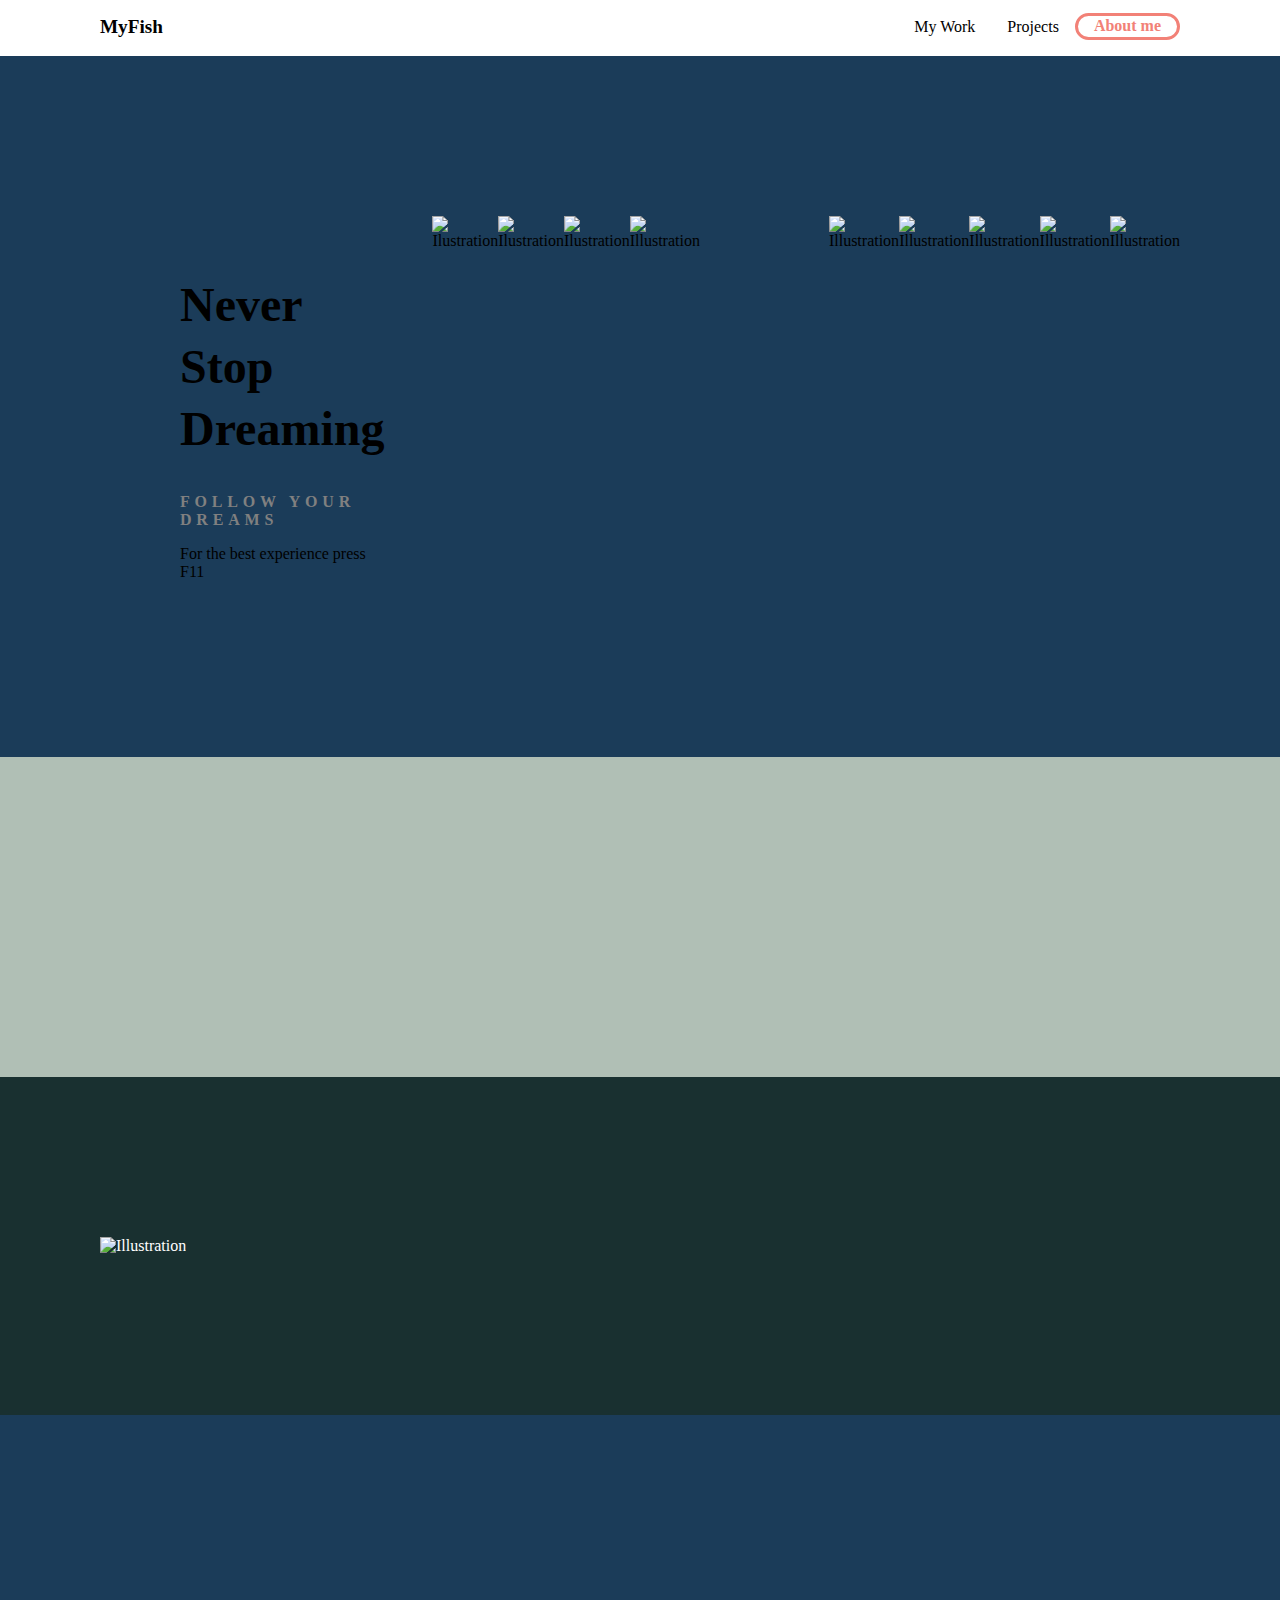
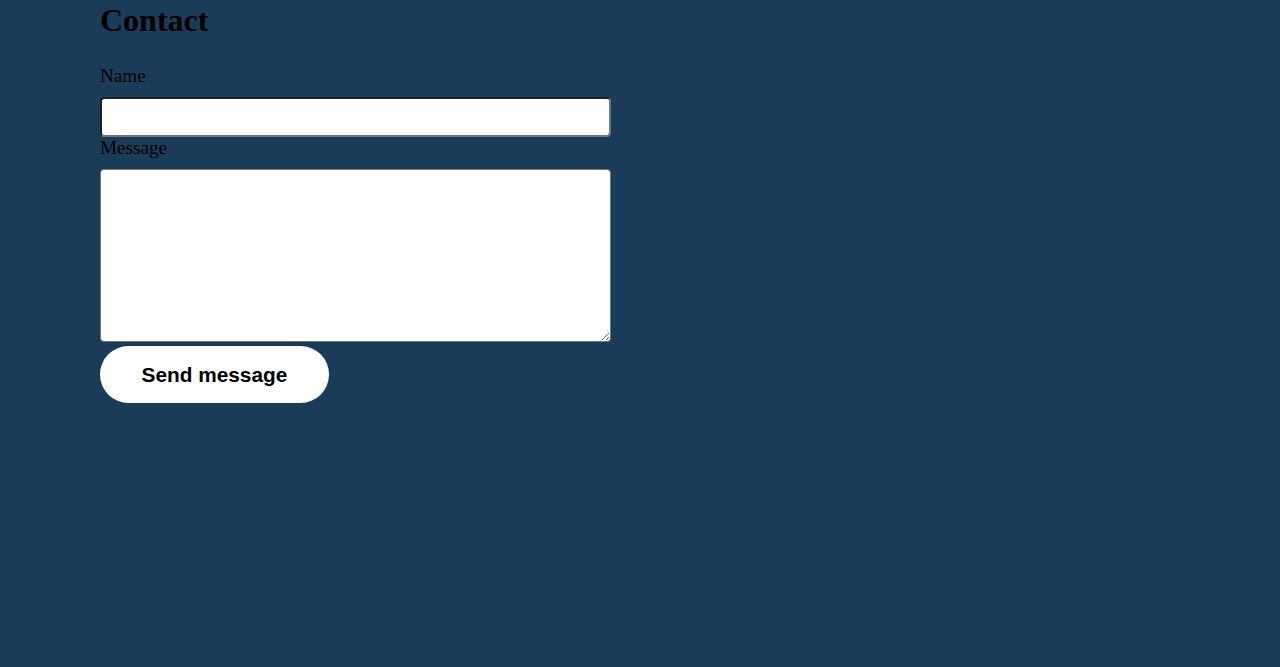
==== index.html @ 5e54c22e "Add files via upload" ====
<!DOCTYPE html>
<html lang="en">
<head>
    <meta charset="UTF-8">
    <meta http-equiv="X-UA-Compatible" content="IE=edge">
    <meta name="viewport" content="width=device-width, initial-scale=1.0">
    <title>First Web</title>
    <link rel="stylesheet" href="css/main.css">
    <style>
        
        .bubble-img {
            animation: movete 6s ease-in-out forwards infinite alternate;
          
        }
        .burbu-img {
            animation: movete 4s ease-in-out forwards infinite alternate;
          
        }
        .buble-img {
            animation: movete 5s ease-in-out forwards infinite alternate;
          
        }
        
        .brect {
          
          animation: redes 3s ease-in-out forwards ;
          z-index: -1;

          
        }
        .srect {
          
          animation: redes 3.5s ease-in-out forwards ;
          z-index: -1;

          
        }
        .git-img {
          
          animation: redes1 6s ease-in-out forwards ;
          z-index: -1;

          
        }
        .insta-img {
          
          animation: redes1 6s ease-in-out forwards ;
          z-index: -1;

          
        }
        .termi-img {
          
          animation: redes1 6s ease-in-out forwards ;
          z-index: -1;

          
        }
        .light-img{
            z-index: -10;
        }

        
        @keyframes movete {
            0% {
                transform: translateX(0);
            }
            50% {
                transform: translateY(30%);
            }
               
        }
        @keyframes redes {
            0% {
                transform: translateX(-200%);
            }
            50% {
                transform: translateX(0);
            }
               
        }
        @keyframes redes1 {
            0% {
                opacity: 0%;
            }
            50% {
                opacity: 100%;
            }
               
        }

        
      </style>
</head>
<body>
    
    <section class="navbar">
        
        <div class="container">
            <a class="logo" href="#">My<span>Fish<span></a>

            <img id="mobile-cta" class="mobile-menu" src="images/menu.svg" alt="Open Navigation">

            <nav>
                <img id="mobile-exit" class="mobile-menu-exit" src="images/exit.svg" alt="Close Navigation">
                <ul class="primary-nav">
                    
                    <li><a href="#">My Work</a></li>
                    <li><a href="#">Projects</a></li>
                    
                </ul>
                
                <ul class="secondary-nav">

                    <li class="go-premium-cta"><a href="#">About me</a></li>
                </ul>
            </nav>
        </div>
    </section>

    <section class="hero">
        <div class="container">
            
            <div class="left-col">
                <h1>Never Stop Dreaming</h1>
                <p class="subhead">Follow your dreams</p>
                <p class="subhead1">For the best experience press    <span>   F11</span></p>

            
            </div>
            <img src="Ellipse 2.svg" class="bubble-img" alt="Ilustration">
            <img src="Ellipse 2.svg" class="burbu-img" alt="Ilustration">
            <img src="Ellipse 2.svg" class="buble-img" alt="Ilustration">
            <img src="Fish.svg" class="hero-img" alt="Illustration">
            
            <img src="instagram.svg" class="insta-img" alt="Illustration">
            <img src="github.svg" class="git-img" alt="Illustration">
            <img src="windowsterminal.svg" class="termi-img" alt="Illustration">
            <img src="Rectangle 5.svg" class="brect" alt="Illustration">
            <img src="Rectangle 6.svg" class="srect" alt="Illustration">
            
            
        </div>   
    </section>
    
    <section class="features-section">
        <div class="container">

            <img src="light.png" class="light-img" alt="Illustration">
            
            
        </div>
    </section>

    <section class="testimonials-section">
        <div class="container">
            <img src="dark.png" class="dark-img" alt="Illustration">
        </div>

    </section>

    <section class="contact-section">
        <div class="container">
            <div class="contact-left">
                <h2>Contact</h2>

                <form action="">
                    <label for="name">Name</label>
                    <input type="text" id="name" name="name">

                    <label for="message">Message</label>
                    <textarea name="message" id="message" cols="30" rows="10"></textarea>

                    <input type="submit" class="send-message-cta" value="Send message">
                </form>

            </div>
            

        </div>
    </section>
    <div class="parent">
        <div class="child">
    <script>

        const mobileBtn = document.getElementById('mobile-cta')
                nav = document.querySelector('nav')
                mobileBtnExit = document.getElementById('mobile-exit');

        mobileBtn.addEventListener('click', () => {
            nav.classList.add('menu-btn');
        })

        mobileBtnExit.addEventListener('click', () => {
            nav.classList.remove('menu-btn');
        })


    </script>

</body>
</html>
---- css/main.css ----
@import url("https://fonts.googleapis.com/css2?family=Poppins:wght@400;700&display=swap");
body {
  background: #1B3C59;
  margin: 0;
  font-family: '';
}

.navbar {
  background: white;
  padding: 1em;
}

.navbar .logo {
  text-decoration: none;
  font-weight: bold;
  color: black;
  font-size: 1.2em;
}

.navbar nav {
  display: none;
}

.navbar .container {
  display: -webkit-box;
  display: -ms-flexbox;
  display: flex;
  place-content: space-between;
}

.navbar .mobile-menu {
  cursor: pointer;
}

a {
  color: #F2A999;
}

ul {
  list-style-type: none;
  margin: 0;
  padding: 0;
  color: #F28177;
}

section {
  padding: 5em 2em;
}

.hero {
  text-align: center;
}

.left-col .subhead {
  text-transform: uppercase;
  font-weight: bold;
  color: grey;
  letter-spacing: .3em;
}

.left-col h1 {
  font-size: 2.5em;
  line-height: 1.3em;
  margin-top: .2em;
}

.left-col .primary-cta {
  background: #F2D5BB;
  color: white;
  text-decoration: none;
  padding: .6em 1.3em;
  font-size: 1.4em;
  border-radius: 5em;
  font-weight: bold;
  display: inline-block;
}

.left-col .watch-video-cta {
  display: block;
  margin-top: 1em;
}

.left-col .watch-video-cta img {
  margin-right: .5em;
}

.left-col .hero-img {
  width: 70%;
  margin-top: 3em;
}

.features-section {
  background: #B0BFB5;
  color: white;
}

ul.features-list {
  margin: 0;
  padding-left: .1em;
  display: -ms-grid;
  display: grid;
  -ms-grid-columns: (mixmax(19rem, 1fr))[auto-fit];
      grid-template-columns: repeat(auto-fit, mixmax(19rem, 1fr));
}

ul.features-list li {
  font-size: 1.1em;
  margin-bottom: 1em;
  margin-left: 2em;
  position: relative;
}

ul.features-list li:before {
  content: '';
  left: -2em;
  position: absolute;
  width: 20px;
  height: 20px;
  background-image: url("../images/bullt.svg");
  background-size: contain;
  margin-right: .5em;
}

.features-section img {
  display: none;
}

.testimonials-section {
  background: #193030;
  color: white;
}

.testimonials-section li {
  background: #ffffff;
  text-align: center;
  padding: 2em 1em;
  width: 80%;
  margin: 0 auto 5em;
  border-radius: 1em;
}

.testimonials-section li img {
  width: 5em;
  height: 5em;
  border: 5px solid #F28177;
  border-radius: 50%;
  margin-top: -4.5em;
}

h2 {
  font-size: 2em;
}

label {
  display: block;
  font-size: 1.2em;
  margin-bottom: .5em;
}

input, textarea {
  width: 100%;
  padding: .8em;
  border-radius: .3em;
  border: 1 px solid grey;
  -webkit-box-sizing: border-box;
          box-sizing: border-box;
}

input[type="submit"] {
  background-color: white;
  color: black;
  font-weight: bold;
  font-size: 1.3em;
  border: none;
  margin-bottom: 5em;
  border-radius: 5em;
  display: inline-block;
  padding: .8em 2em;
  width: unset;
  cursor: pointer;
}

iframe {
  width: 100%;
  height: 300px;
}

nav.menu-btn {
  display: block;
}

nav {
  position: fixed;
  z-index: 999;
  width: 66%;
  right: 0;
  top: 0;
  background: #1B3C59;
  height: 100vh;
  padding: 1em;
}

nav ul.primary-nav {
  margin-top: 5em;
}

nav li a {
  color: white;
  text-decoration: none;
  display: block;
  padding: .5em;
  font-size: 1.3em;
  text-align: right;
}

nav li a:hover {
  font-weight: bold;
}

.mobile-menu-exit {
  float: right;
  margin: .5em;
  cursor: pointer;
}

@media only screen and (min-width: 768px) {
  .mobile-menu, .mobile-menu-exit {
    display: none;
  }
  .navbar .container {
    display: -ms-grid;
    display: grid;
    -ms-grid-columns: 180px auto;
        grid-template-columns: 180px auto;
  }
  .navbar nav {
    display: -webkit-box;
    display: -ms-flexbox;
    display: flex;
    -webkit-box-pack: justify;
        -ms-flex-pack: justify;
            justify-content: space-between;
    background: none;
    position: unset;
    height: auto;
    width: 100%;
    padding: 0;
  }
  .navbar nav ul {
    display: -webkit-box;
    display: -ms-flexbox;
    display: flex;
  }
  .navbar nav a {
    color: black;
    font-size: 1em;
    padding: .1em 1em;
  }
  .navbar nav ul.primary-nav {
    margin: 0;
  }
  .navbar nav li.current a {
    font-weight: bold;
  }
  .navbar nav li.go-premium-cta a {
    color: #F28177;
    border: 3px solid #F28177;
    font-weight: bold;
    border-radius: 5em;
    margin-top: -.2em;
  }
  .navbar nav li.go-premium-cta a:hover {
    background: #F28177;
    color: white;
  }
}

@media only screen and (min-width: 1080px) {
  .container {
    width: 1080px;
    margin: 0 auto;
  }
  section {
    padding: 10em 4em;
  }
  .hero .container {
    display: -webkit-box;
    display: -ms-flexbox;
    display: flex;
    -webkit-box-pack: justify;
        -ms-flex-pack: justify;
            justify-content: space-between;
    text-align: left;
  }
  .hero .container .left-col {
    margin: 3em 3em 0 5em;
  }
  .hero .container .left-col h1 {
    font-size: 3em;
    width: 90%;
  }
  .hero-img {
    width: 30%;
    margin-right: 8em;
  }
  .hero-cta {
    display: -webkit-box;
    display: -ms-flexbox;
    display: flex;
  }
  .primary-cta {
    margin-right: 1em;
  }
  ul.features-list {
    display: block;
    margin-left: 5em;
  }
  ul.features-list li {
    font-size: 1.4em;
  }
  ul.features-list li:before {
    width: 30px;
    height: 30px;
  }
  .features-section {
    position: relative;
  }
  .features-section img {
    display: block;
    position: absolute;
    right: 0;
    width: 350px;
    bottom: -2em;
  }
  .testimonials-section ul {
    display: -webkit-box;
    display: -ms-flexbox;
    display: flex;
  }
  .testimonials-section ul li {
    margin: 0 1em;
  }
  .contact-section {
    position: relative;
  }
  .contact-section .container {
    display: -webkit-box;
    display: -ms-flexbox;
    display: flex;
  }
  .contact-right {
    position: absolute;
    right: 0;
    top: 0;
    width: 45%;
    height: 100%;
  }
  .contact-right iframe {
    height: 100%;
  }
}

@media only screen and (min-width: 1450px) {
  .features-section::before {
    content: '';
    position: absolute;
    width: 10%;
    height: 20em;
    background: #F28177;
    left: 0;
    top: -4em;
  }
  .features-section::after {
    content: '';
    position: absolute;
    width: 200px;
    height: 20em;
    background: url("..imgs/dots.svg") no-repeat;
    left: 4.5em;
    top: 2em;
  }
}
/*# sourceMappingURL=main.css.map */
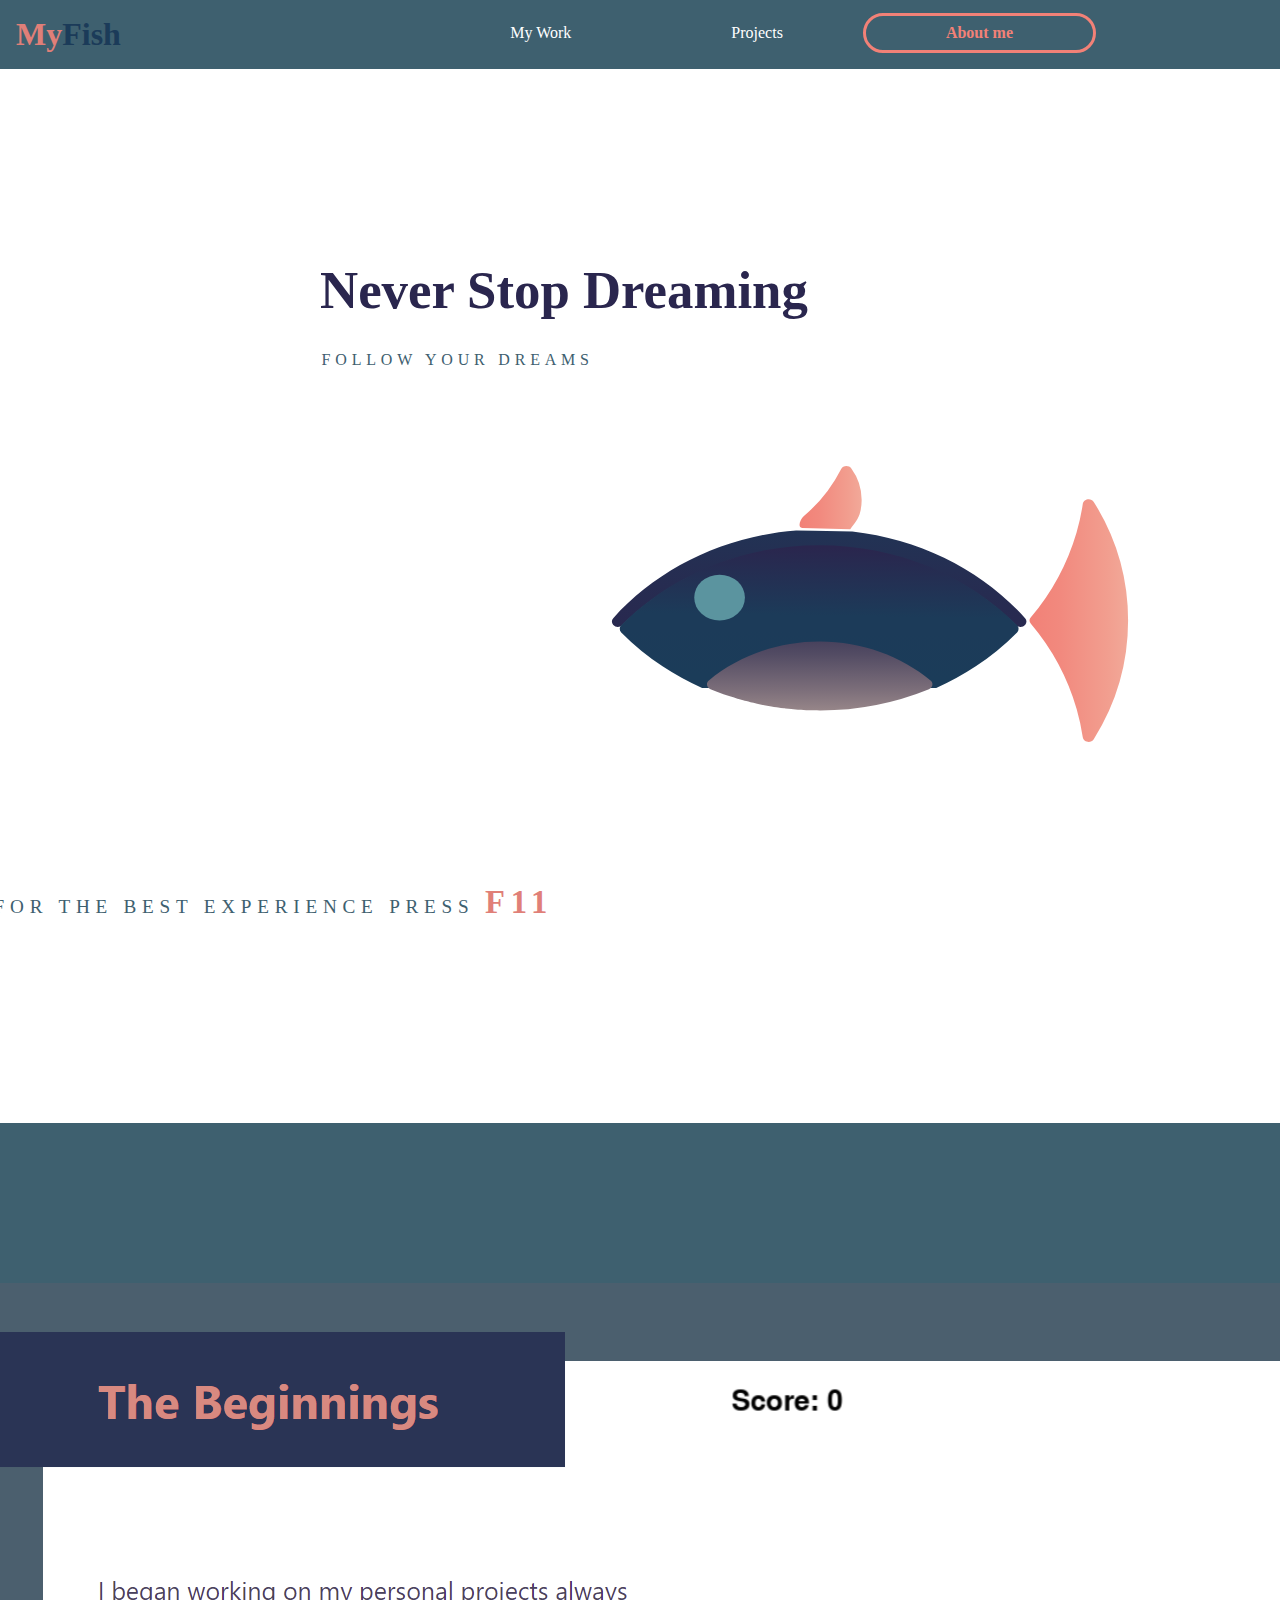
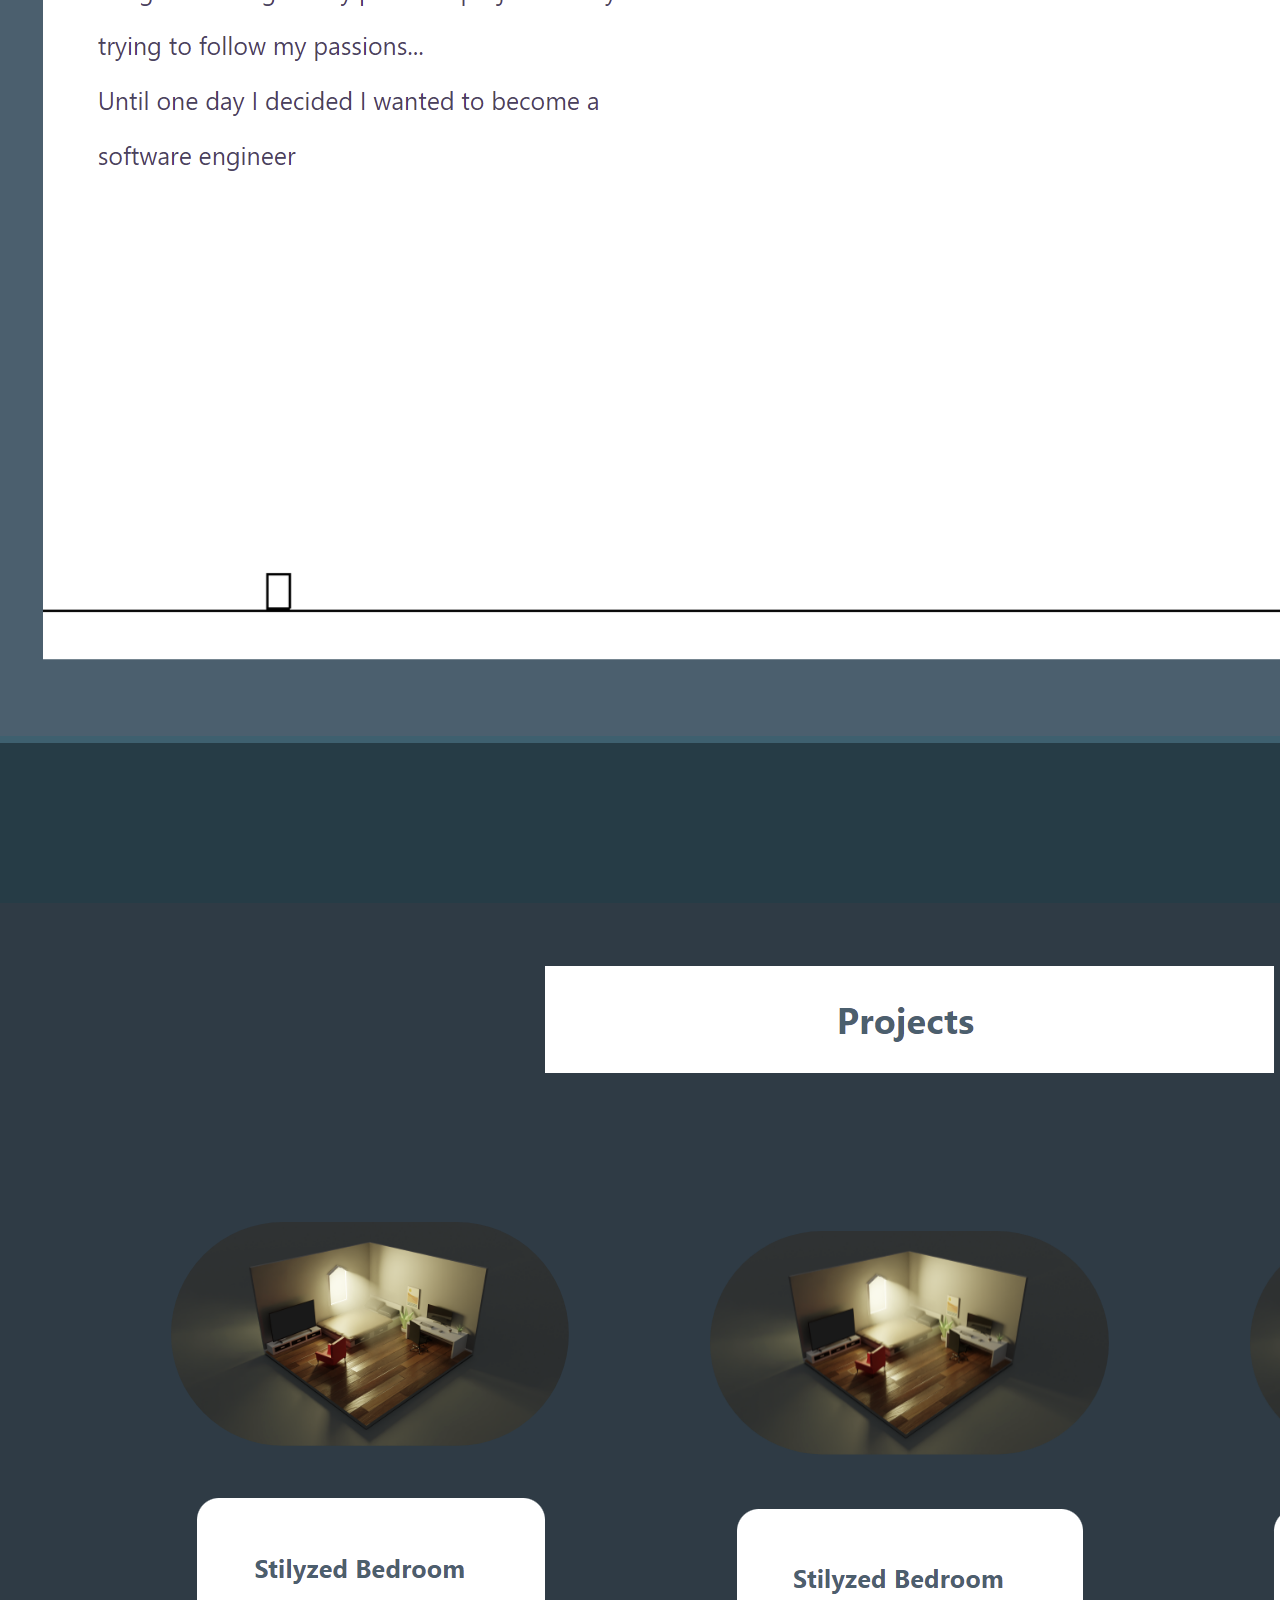
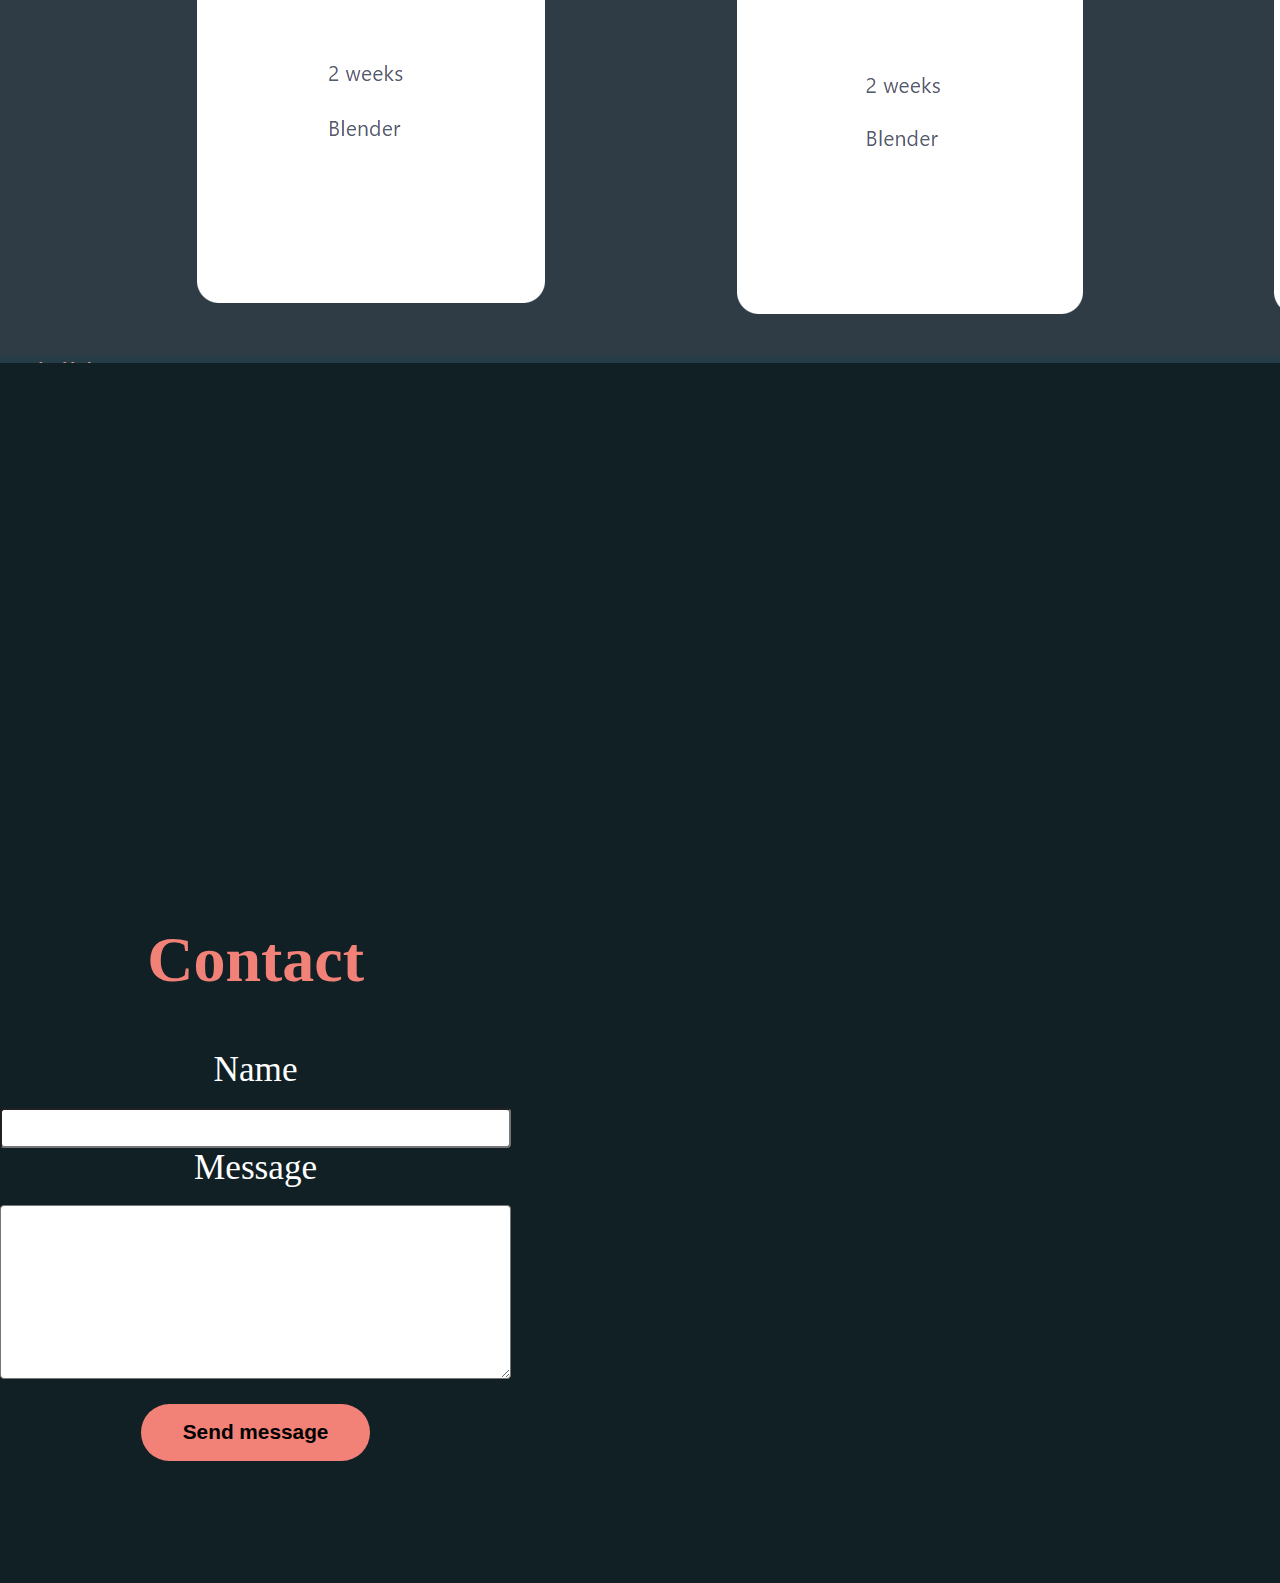
==== commit f8de4c45: "Update index.html" ====
--- a/index.html
+++ b/index.html
@@ -155,6 +155,7 @@
     <section class="testimonials-section">
         <div class="container">
             <img src="dark.png" class="dark-img" alt="Illustration">
+            <a id="Chopin_cq" href="nocturne.png" download>Download link</a>
         </div>
 
     </section>
@@ -199,4 +200,4 @@
     </script>
 
 </body>
-</html>+</html>
--- a/css/main.css
+++ b/css/main.css
@@ -1,39 +1,73 @@
 @import url("https://fonts.googleapis.com/css2?family=Poppins:wght@400;700&display=swap");
 body {
-  background: #1B3C59;
+  background: white;
   margin: 0;
-  font-family: '';
+  font-family: 'Segoe UI';
+  overflow-x: hidden;
+  height: 100vh;
+  scroll-behavior: smooth;
+  cursor: url("[data-uri]"), auto;
 }
 
 .navbar {
-  background: white;
+  background: #3E606F;
   padding: 1em;
+  color: white;
 }
 
 .navbar .logo {
   text-decoration: none;
   font-weight: bold;
-  color: black;
-  font-size: 1.2em;
+  color: #E07F78;
+  font-size: 2em;
+}
+
+.navbar .logo span {
+  color: #1B3B59;
+}
+
+.navbar .primary-nav {
+  color: white;
+  cursor: url("[data-uri]"), auto;
 }
 
 .navbar nav {
   display: none;
+  color: white;
 }
 
 .navbar .container {
   display: -webkit-box;
   display: -ms-flexbox;
   display: flex;
+  -ms-scroll-snap-type: none;
+      scroll-snap-type: none;
+  scroll-snap-align: none;
   place-content: space-between;
+  color: white;
+  cursor: url("[data-uri]"), auto;
 }
 
 .navbar .mobile-menu {
-  cursor: pointer;
+  cursor: url("[data-uri]"), auto;
+  color: white;
 }
 
 a {
   color: #F2A999;
+  cursor: url("[data-uri]"), auto;
+}
+
+label {
+  cursor: url("[data-uri]"), auto;
+}
+
+input {
+  cursor: url("[data-uri]"), auto;
+}
+
+textarea {
+  cursor: url("[data-uri]"), auto;
 }
 
 ul {
@@ -41,6 +75,7 @@
   margin: 0;
   padding: 0;
   color: #F28177;
+  cursor: url("[data-uri]"), auto;
 }
 
 section {
@@ -49,19 +84,50 @@
 
 .hero {
   text-align: center;
-}
-
-.left-col .subhead {
-  text-transform: uppercase;
-  font-weight: bold;
-  color: grey;
-  letter-spacing: .3em;
+  scroll-snap-align: none;
+  -ms-scroll-snap-type: none;
+      scroll-snap-type: none;
 }
 
 .left-col h1 {
   font-size: 2.5em;
   line-height: 1.3em;
   margin-top: .2em;
+  margin-bottom: 0.5em;
+  font-family: 'Segoe UI';
+  font-weight: 900;
+  color: #2A264E;
+}
+
+.left-col .subhead {
+  text-transform: uppercase;
+  font-weight: normal;
+  color: #3E606F;
+  letter-spacing: .3em;
+  padding-left: 0.1em;
+}
+
+.left-col .subhead span {
+  color: #E07F78;
+  font-weight: 700;
+  font-size: 1.7em;
+}
+
+.left-col .subhead1 {
+  position: absolute;
+  text-transform: uppercase;
+  font-weight: normal;
+  color: #3E606F;
+  letter-spacing: .3em;
+  padding-top: 25em;
+  margin-left: -17em;
+  font-size: 1.2em;
+}
+
+.left-col .subhead1 span {
+  color: #E07F78;
+  font-weight: 700;
+  font-size: 1.7em;
 }
 
 .left-col .primary-cta {
@@ -85,48 +151,19 @@
 }
 
 .left-col .hero-img {
-  width: 70%;
-  margin-top: 3em;
+  width: 100%;
+  margin-top: 0em;
 }
 
 .features-section {
-  background: #B0BFB5;
-  color: white;
-}
-
-ul.features-list {
-  margin: 0;
-  padding-left: .1em;
-  display: -ms-grid;
-  display: grid;
-  -ms-grid-columns: (mixmax(19rem, 1fr))[auto-fit];
-      grid-template-columns: repeat(auto-fit, mixmax(19rem, 1fr));
-}
-
-ul.features-list li {
-  font-size: 1.1em;
-  margin-bottom: 1em;
-  margin-left: 2em;
-  position: relative;
-}
-
-ul.features-list li:before {
-  content: '';
-  left: -2em;
-  position: absolute;
-  width: 20px;
-  height: 20px;
-  background-image: url("../images/bullt.svg");
-  background-size: contain;
-  margin-right: .5em;
-}
-
-.features-section img {
-  display: none;
+  background: #3E606F;
+  margin-top: -30em;
+  height: 100vh;
 }
 
 .testimonials-section {
-  background: #193030;
+  height: 100vh;
+  background: #263c46;
   color: white;
 }
 
@@ -147,14 +184,24 @@
   margin-top: -4.5em;
 }
 
+.contact-section {
+  text-align: center;
+  height: 100vh;
+  width: 3200px;
+  background-color: #112025;
+}
+
 h2 {
-  font-size: 2em;
+  margin-top: 400px;
+  font-size: 4em;
+  color: #F28177;
 }
 
 label {
   display: block;
-  font-size: 1.2em;
+  font-size: 2.2em;
   margin-bottom: .5em;
+  color: white;
 }
 
 input, textarea {
@@ -167,17 +214,18 @@
 }
 
 input[type="submit"] {
-  background-color: white;
+  background-color: #F28177;
   color: black;
   font-weight: bold;
   font-size: 1.3em;
   border: none;
-  margin-bottom: 5em;
+  margin-bottom: 0em;
+  margin-top: 1em;
   border-radius: 5em;
   display: inline-block;
   padding: .8em 2em;
   width: unset;
-  cursor: pointer;
+  cursor: url("[data-uri]"), auto;
 }
 
 iframe {
@@ -198,10 +246,12 @@
   background: #1B3C59;
   height: 100vh;
   padding: 1em;
+  cursor: url("[data-uri]"), auto;
 }
 
 nav ul.primary-nav {
   margin-top: 5em;
+  cursor: url("[data-uri]"), auto;
 }
 
 nav li a {
@@ -220,7 +270,7 @@
 .mobile-menu-exit {
   float: right;
   margin: .5em;
-  cursor: pointer;
+  cursor: url("[data-uri]"), auto;
 }
 
 @media only screen and (min-width: 768px) {
@@ -252,9 +302,9 @@
     display: flex;
   }
   .navbar nav a {
-    color: black;
+    color: white;
     font-size: 1em;
-    padding: .1em 1em;
+    padding: 0.5em 5em;
   }
   .navbar nav ul.primary-nav {
     margin: 0;
@@ -272,36 +322,90 @@
   .navbar nav li.go-premium-cta a:hover {
     background: #F28177;
     color: white;
+    cursor: url("[data-uri]"), auto;
   }
 }
 
 @media only screen and (min-width: 1080px) {
   .container {
     width: 1080px;
-    margin: 0 auto;
+    margin: 0 0;
   }
   section {
-    padding: 10em 4em;
+    padding: 10em 0em;
   }
   .hero .container {
-    display: -webkit-box;
-    display: -ms-flexbox;
-    display: flex;
-    -webkit-box-pack: justify;
-        -ms-flex-pack: justify;
-            justify-content: space-between;
+    display: -ms-grid;
+    display: grid;
     text-align: left;
   }
   .hero .container .left-col {
-    margin: 3em 3em 0 5em;
+    margin: 1em 0em 0em 20em;
   }
   .hero .container .left-col h1 {
-    font-size: 3em;
-    width: 90%;
+    font-size: 3.3em;
+    width: 100%;
   }
   .hero-img {
-    width: 30%;
-    margin-right: 8em;
+    width: 75%;
+    margin-top: -45em;
+    padding: 0em 0em 0em 15em;
+  }
+  .bubble-img {
+    -webkit-animation: alternate;
+            animation: alternate;
+    width: 10%;
+    margin-top: -17em;
+    padding: 0em 0em 0em 85em;
+  }
+  .burbu-img {
+    width: 6%;
+    margin-top: 0em;
+    padding: 0em 0em 0em 94em;
+  }
+  .buble-img {
+    width: 7%;
+    margin-top: -20em;
+    padding: 0em 0em 0em 100em;
+  }
+  .red-img {
+    width: 25%;
+    margin-top: -57em;
+    margin-left: -17em;
+    padding: 0em 0em 0em 0em;
+  }
+  .blue-img {
+    width: 35%;
+    margin-top: -35em;
+    margin-left: 100em;
+    margin-bottom: -50em;
+    padding: 0em 0em 0em 0em;
+    z-index: 999;
+  }
+  .brect {
+    width: 15%;
+    padding-left: 91.85em;
+    margin-top: -45em;
+  }
+  .srect {
+    width: 5%;
+    padding-left: 85em;
+    margin-top: -45em;
+  }
+  .insta-img {
+    width: 2%;
+    padding-left: 93em;
+    margin-top: -50em;
+  }
+  .git-img {
+    width: 2%;
+    padding-left: 99em;
+    margin-top: -50em;
+  }
+  .termi-img {
+    width: 2%;
+    padding-left: 105em;
+    margin-top: -50em;
   }
   .hero-cta {
     display: -webkit-box;
@@ -311,26 +415,8 @@
   .primary-cta {
     margin-right: 1em;
   }
-  ul.features-list {
-    display: block;
-    margin-left: 5em;
-  }
-  ul.features-list li {
-    font-size: 1.4em;
-  }
-  ul.features-list li:before {
-    width: 30px;
-    height: 30px;
-  }
   .features-section {
     position: relative;
-  }
-  .features-section img {
-    display: block;
-    position: absolute;
-    right: 0;
-    width: 350px;
-    bottom: -2em;
   }
   .testimonials-section ul {
     display: -webkit-box;
@@ -342,6 +428,7 @@
   }
   .contact-section {
     position: relative;
+    cursor: url("[data-uri]"), auto;
   }
   .contact-section .container {
     display: -webkit-box;
@@ -361,23 +448,9 @@
 }
 
 @media only screen and (min-width: 1450px) {
-  .features-section::before {
-    content: '';
-    position: absolute;
-    width: 10%;
-    height: 20em;
-    background: #F28177;
-    left: 0;
-    top: -4em;
-  }
-  .features-section::after {
-    content: '';
-    position: absolute;
-    width: 200px;
-    height: 20em;
-    background: url("..imgs/dots.svg") no-repeat;
-    left: 4.5em;
-    top: 2em;
+  .container {
+    width: 1780px;
+    margin: 0 auto;
   }
 }
 /*# sourceMappingURL=main.css.map */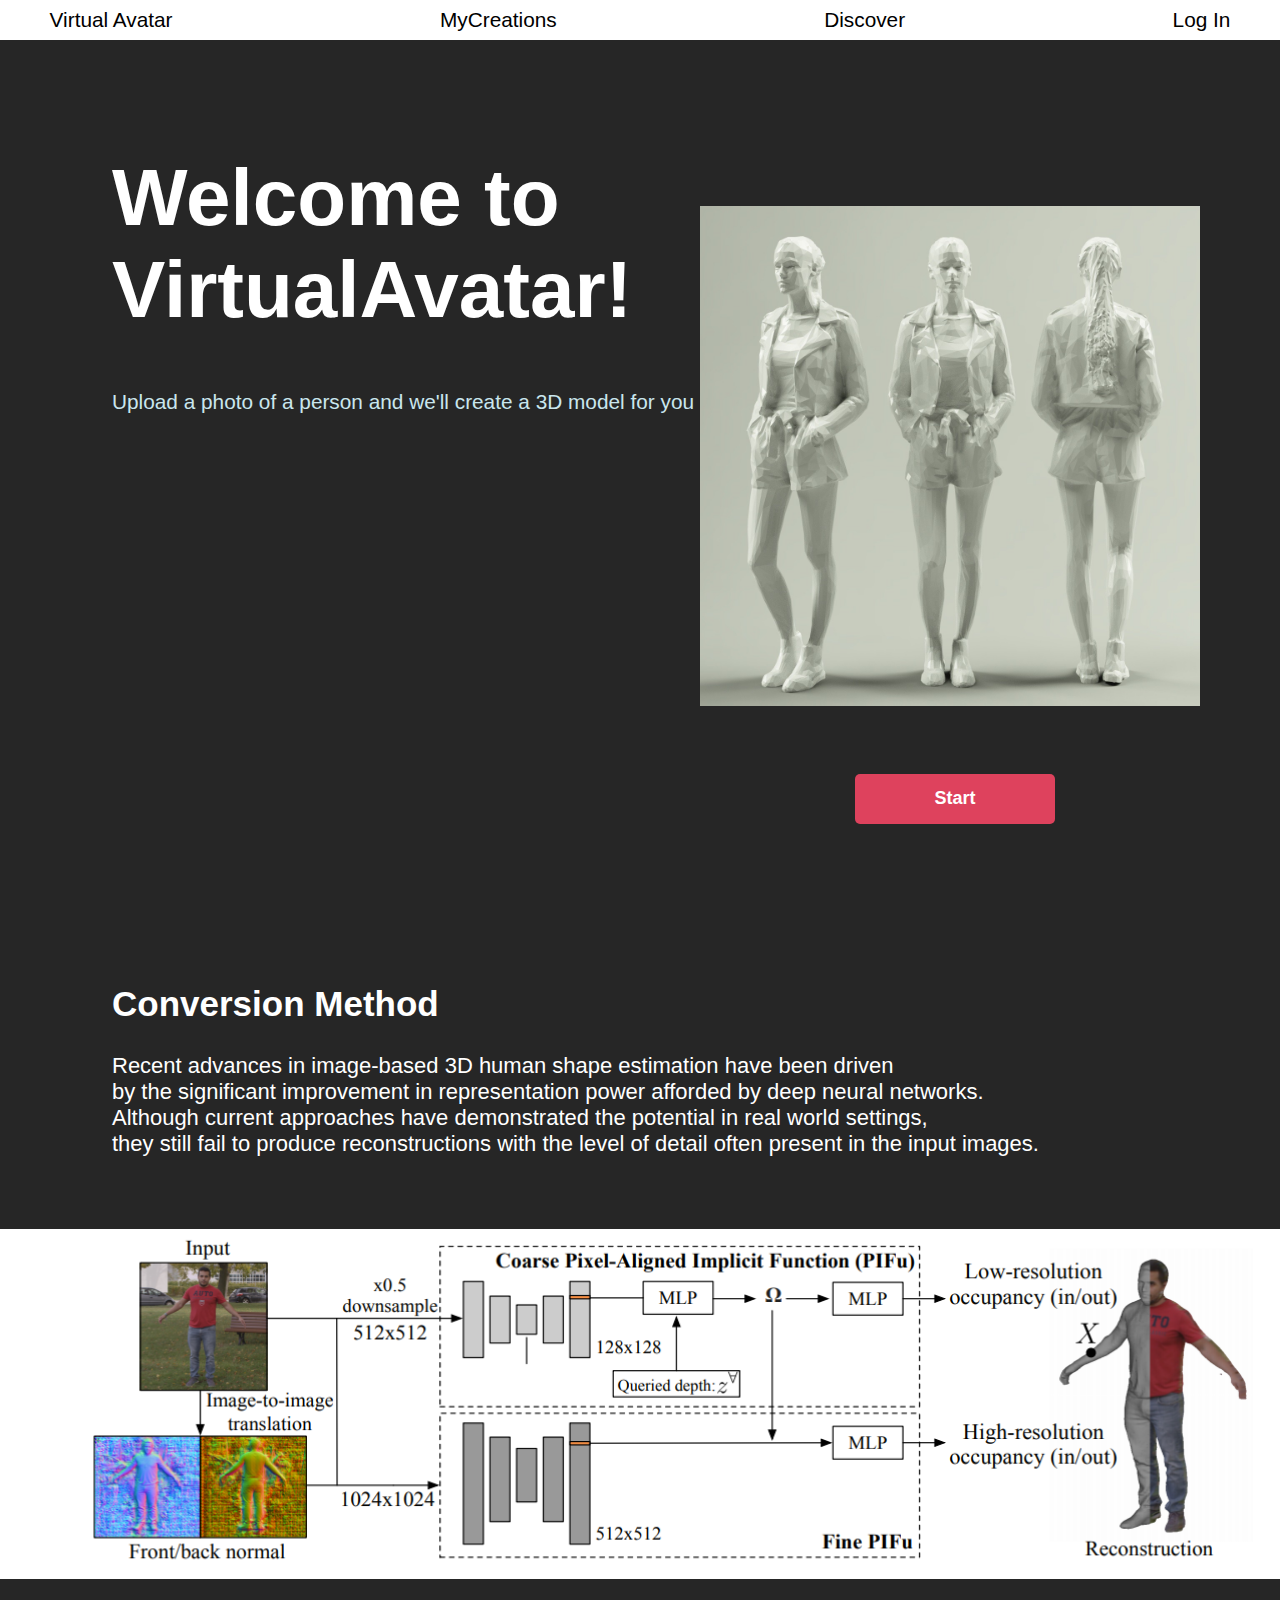
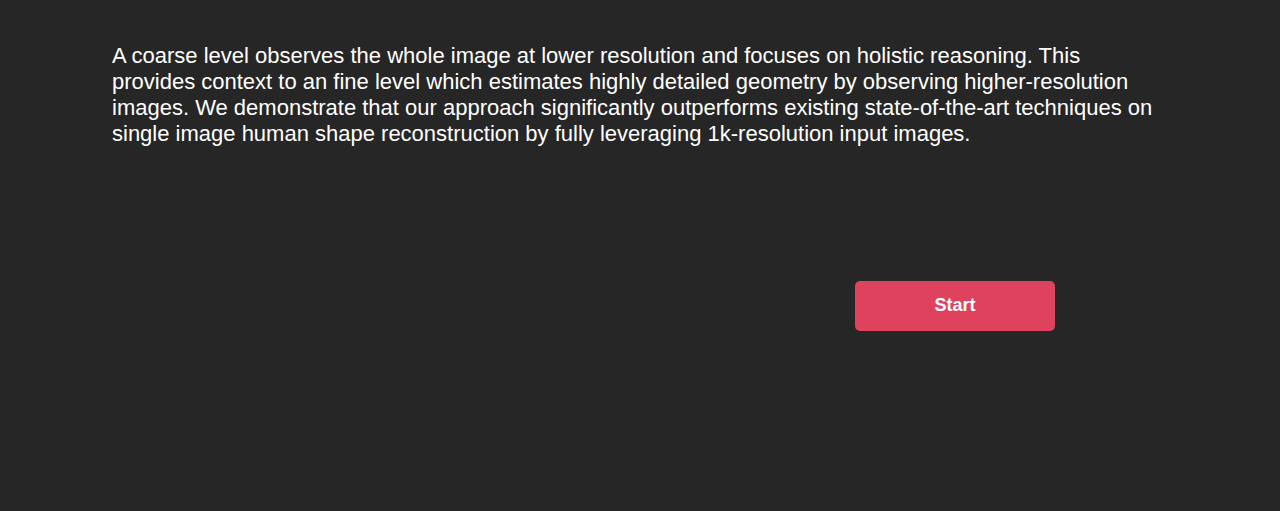
==== commit 946297be: "Add files via upload" ====
--- a/index.html
+++ b/index.html
@@ -1,203 +1,157 @@
 <!DOCTYPE html>
-<html lang="en">
+<html>
 <head>
-    <meta charset="UTF-8">
-    <meta http-equiv="X-UA-Compatible" content="IE=edge">
-    <meta name="viewport" content="width=device-width, initial-scale=1.0">
-    <title>First Web</title>
-    <link rel="stylesheet" href="css/main.css">
-    <style>
-        
-        .bubble-img {
-            animation: movete 6s ease-in-out forwards infinite alternate;
-          
-        }
-        .burbu-img {
-            animation: movete 4s ease-in-out forwards infinite alternate;
-          
-        }
-        .buble-img {
-            animation: movete 5s ease-in-out forwards infinite alternate;
-          
-        }
-        
-        .brect {
-          
-          animation: redes 3s ease-in-out forwards ;
-          z-index: -1;
+  <title>3D Model Creator</title>
+  <style>
+    /* Add some style to make the website look modern and dark-themed */
+    body {
+      margin: 0;
+      background-color: #262626;
+      color: white;
+      font-family: sans-serif;
+    }
+    .taskbar {
+      display: flex;
+      justify-content: space-between;
+      align-items: center;
+      background-color: #fff;
+      padding: 0.5em;
+    }
+    .taskbar a {
+      color: black;
+      font-size: 1.3em;
+      text-decoration: none;
+      margin-right: 2em;
+      margin-left: 2em;
+    }
 
-          
-        }
-        .srect {
-          
-          animation: redes 3.5s ease-in-out forwards ;
-          z-index: -1;
+    
+    .body {
+      margin: 7em;
+    }
+    
+    .body h1{
+      font-size: 5em;
+    }
+    
+    .body p{
+      color: #CAE6EE;
+      font-size: 1.3em;
+    }
+      /* Add some style to make the button look modern */
+    .start-button {
+      display: flex;
+      align-items: center;
+      justify-content: center;
+      width: 200px;
+      height: 50px;
+      background-color: #DE425D;
+      color: white;
+      font-size: 18px;
+      font-weight: bold;
+      border: none;
+      border-radius: 5px;
+      cursor: pointer;
+      margin-top: 20em;
+      margin-left: 47.5em;
+    }
+    .start-button:hover {
+      background-color: #273147;
+      
+    }
+    .start2-button {
+      display: flex;
+      align-items: center;
+      justify-content: center;
+      width: 200px;
+      height: 50px;
+      background-color: #DE425D;
+      color: white;
+      font-size: 18px;
+      font-weight: bold;
+      border: none;
+      border-radius: 5px;
+      cursor: pointer;
+      margin-top: -17em;
+      margin-bottom: 10em;
+      margin-left: 47.5em;
+    }
+    .start2-button:hover {
+      background-color: #273147;
+      
+    }
+    img {
+    float: right;
+    margin-right: 5em;
+    margin-top: -20em;
+     
+    }
+    /* Add some style to make the geometry elements look modern */
+    svg {
+      margin-left: 70em;
+      width: 30%;
+      height: auto;
+    }
+    path {
+      fill: none;
+      stroke: #333;
+      stroke-width: 2px;
+    }
+    section {
+      margin: 7em;
+      margin-top: 10em;
+    }
+    section p{
+      font-size: 22px;
+      margin-bottom: 20em;     
+    }
+    section h2{
+      font-size: 35px;
 
-          
-        }
-        .git-img {
-          
-          animation: redes1 6s ease-in-out forwards ;
-          z-index: -1;
+    }
+    section img{
 
-          
-        }
-        .insta-img {
-          
-          animation: redes1 6s ease-in-out forwards ;
-          z-index: -1;
+      margin-top: -23em;
+      margin-left: -7em;
+      margin-right: -7em;
+      margin-bottom: 4em;
 
-          
-        }
-        .termi-img {
-          
-          animation: redes1 6s ease-in-out forwards ;
-          z-index: -1;
 
-          
-        }
-        .light-img{
-            z-index: -10;
-        }
+
+    }
 
         
-        @keyframes movete {
-            0% {
-                transform: translateX(0);
-            }
-            50% {
-                transform: translateY(30%);
-            }
-               
-        }
-        @keyframes redes {
-            0% {
-                transform: translateX(-200%);
-            }
-            50% {
-                transform: translateX(0);
-            }
-               
-        }
-        @keyframes redes1 {
-            0% {
-                opacity: 0%;
-            }
-            50% {
-                opacity: 100%;
-            }
-               
-        }
-
-        
-      </style>
+  </style>
 </head>
 <body>
+  <div class="taskbar">
+    <a href="index.html">Virtual Avatar</a>
+    <a href="#">MyCreations</a>
+    <a href="#">Discover</a>
+    <a href="#">Log In</a>
+  </div>
+  <div class="body">
+    <h1>Welcome to <br> VirtualAvatar!</h1>
+    <p>Upload a photo of a person and we'll create a 3D model for you</p>
     
-    <section class="navbar">
-        
-        <div class="container">
-            <a class="logo" href="#">My<span>Fish<span></a>
+  </div>
+  <img src="example.jpg" alt="A description of the image" width="500" height="500">
+  <button onclick="location.href = 'Create.html';" class="start-button">Start</button>
 
-            <img id="mobile-cta" class="mobile-menu" src="images/menu.svg" alt="Open Navigation">
-
-            <nav>
-                <img id="mobile-exit" class="mobile-menu-exit" src="images/exit.svg" alt="Close Navigation">
-                <ul class="primary-nav">
-                    
-                    <li><a href="#">My Work</a></li>
-                    <li><a href="#">Projects</a></li>
-                    
-                </ul>
-                
-                <ul class="secondary-nav">
-
-                    <li class="go-premium-cta"><a href="#">About me</a></li>
-                </ul>
-            </nav>
-        </div>
-    </section>
-
-    <section class="hero">
-        <div class="container">
-            
-            <div class="left-col">
-                <h1>Never Stop Dreaming</h1>
-                <p class="subhead">Follow your dreams</p>
-                <p class="subhead1">For the best experience press    <span>   F11</span></p>
-
-            
-            </div>
-            <img src="Ellipse 2.svg" class="bubble-img" alt="Ilustration">
-            <img src="Ellipse 2.svg" class="burbu-img" alt="Ilustration">
-            <img src="Ellipse 2.svg" class="buble-img" alt="Ilustration">
-            <img src="Fish.svg" class="hero-img" alt="Illustration">
-            
-            <img src="instagram.svg" class="insta-img" alt="Illustration">
-            <img src="github.svg" class="git-img" alt="Illustration">
-            <img src="windowsterminal.svg" class="termi-img" alt="Illustration">
-            <img src="Rectangle 5.svg" class="brect" alt="Illustration">
-            <img src="Rectangle 6.svg" class="srect" alt="Illustration">
-            
-            
-        </div>   
-    </section>
-    
-    <section class="features-section">
-        <div class="container">
-
-            <img src="light.png" class="light-img" alt="Illustration">
-            
-            
-        </div>
-    </section>
-
-    <section class="testimonials-section">
-        <div class="container">
-            <img src="dark.png" class="dark-img" alt="Illustration">
-            <a id="Chopin_cq" href="nocturne.png" download>Download link</a>
-        </div>
-
-    </section>
-
-    <section class="contact-section">
-        <div class="container">
-            <div class="contact-left">
-                <h2>Contact</h2>
-
-                <form action="">
-                    <label for="name">Name</label>
-                    <input type="text" id="name" name="name">
-
-                    <label for="message">Message</label>
-                    <textarea name="message" id="message" cols="30" rows="10"></textarea>
-
-                    <input type="submit" class="send-message-cta" value="Send message">
-                </form>
-
-            </div>
-            
-
-        </div>
-    </section>
-    <div class="parent">
-        <div class="child">
-    <script>
-
-        const mobileBtn = document.getElementById('mobile-cta')
-                nav = document.querySelector('nav')
-                mobileBtnExit = document.getElementById('mobile-exit');
-
-        mobileBtn.addEventListener('click', () => {
-            nav.classList.add('menu-btn');
-        })
-
-        mobileBtnExit.addEventListener('click', () => {
-            nav.classList.remove('menu-btn');
-        })
-
-
-    </script>
-
+  <section>
+  <h2>Conversion Method</h2>
+  <p>Recent advances in image-based 3D human shape estimation have been driven <br> by the significant improvement in representation power afforded by deep neural networks. <br> Although current approaches have demonstrated the potential in real world settings, <br> they still fail to produce reconstructions with the level of detail often present in the input images.</p>
+  <img src="explanation.png" alt="A description of the image" width="1920em" height="350em"> 
+  
+  <p>A coarse level observes the whole
+image at lower resolution and focuses on holistic reasoning.
+This provides context to an fine level which estimates highly
+detailed geometry by observing higher-resolution images. We demonstrate that our approach significantly outperforms
+existing state-of-the-art techniques on single image human
+shape reconstruction by fully leveraging 1k-resolution input
+images.
+</p>
+</section>
+<button onclick="location.href = 'Create.html';" class="start2-button" >Start</button>
 </body>
 </html>
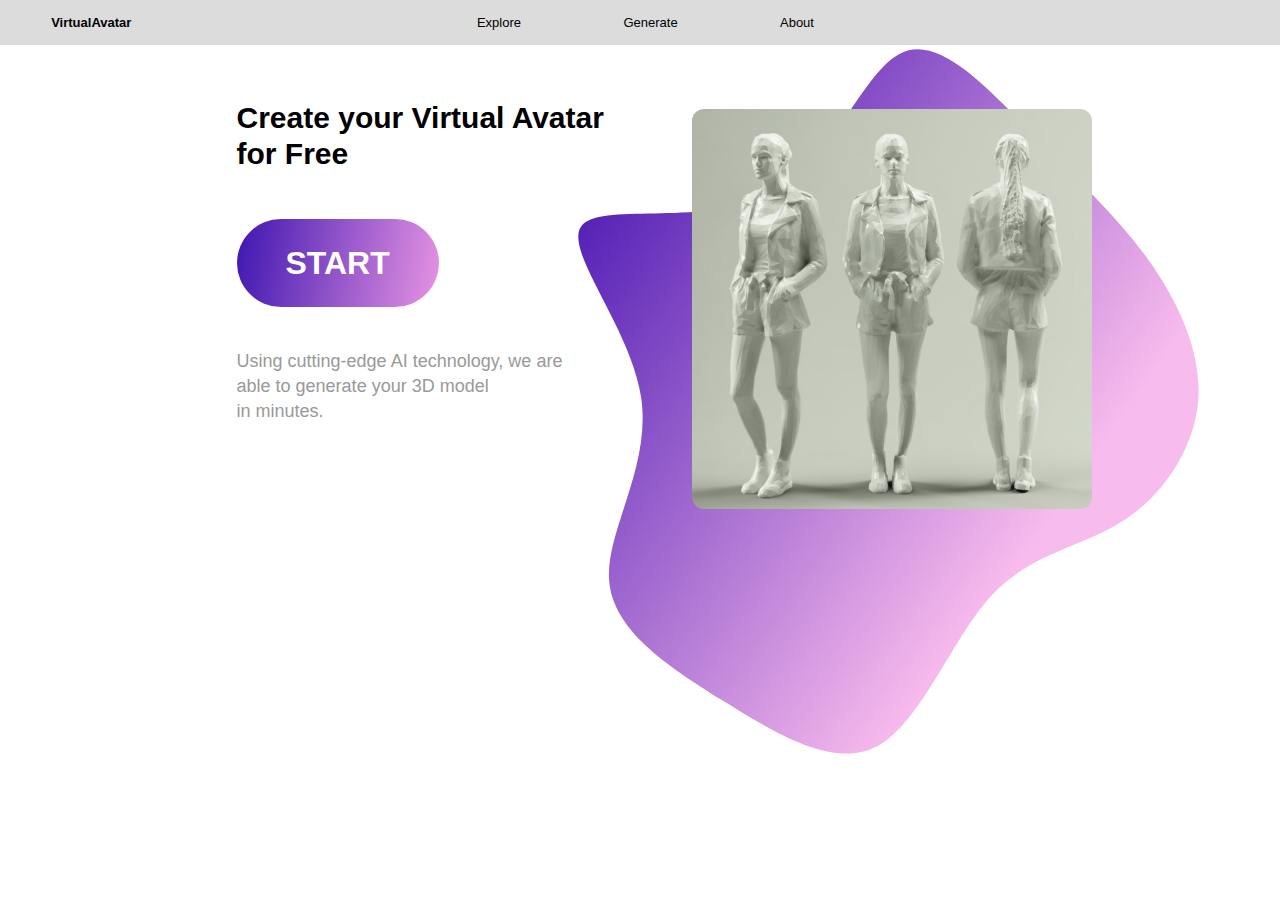
==== commit c745e6d6: "Add files via upload" ====
--- a/index.html
+++ b/index.html
@@ -1,157 +1,131 @@
-<!DOCTYPE html>
 <html>
-<head>
-  <title>3D Model Creator</title>
-  <style>
-    /* Add some style to make the website look modern and dark-themed */
-    body {
-      margin: 0;
-      background-color: #262626;
-      color: white;
-      font-family: sans-serif;
-    }
-    .taskbar {
-      display: flex;
-      justify-content: space-between;
-      align-items: center;
-      background-color: #fff;
-      padding: 0.5em;
-    }
-    .taskbar a {
-      color: black;
-      font-size: 1.3em;
-      text-decoration: none;
-      margin-right: 2em;
-      margin-left: 2em;
-    }
-
+  <head>
     
-    .body {
-      margin: 7em;
-    }
-    
-    .body h1{
-      font-size: 5em;
-    }
-    
-    .body p{
-      color: #CAE6EE;
-      font-size: 1.3em;
-    }
-      /* Add some style to make the button look modern */
-    .start-button {
-      display: flex;
-      align-items: center;
-      justify-content: center;
-      width: 200px;
-      height: 50px;
-      background-color: #DE425D;
-      color: white;
-      font-size: 18px;
-      font-weight: bold;
-      border: none;
-      border-radius: 5px;
-      cursor: pointer;
-      margin-top: 20em;
-      margin-left: 47.5em;
-    }
-    .start-button:hover {
-      background-color: #273147;
+    <style>
+      html, body {
+        max-width: 100%;
+        overflow: hidden;
+      }
       
-    }
-    .start2-button {
-      display: flex;
-      align-items: center;
-      justify-content: center;
-      width: 200px;
-      height: 50px;
-      background-color: #DE425D;
-      color: white;
-      font-size: 18px;
-      font-weight: bold;
-      border: none;
-      border-radius: 5px;
-      cursor: pointer;
-      margin-top: -17em;
-      margin-bottom: 10em;
-      margin-left: 47.5em;
-    }
-    .start2-button:hover {
-      background-color: #273147;
-      
-    }
-    img {
-    float: right;
-    margin-right: 5em;
-    margin-top: -20em;
-     
-    }
-    /* Add some style to make the geometry elements look modern */
-    svg {
-      margin-left: 70em;
-      width: 30%;
-      height: auto;
-    }
-    path {
-      fill: none;
-      stroke: #333;
-      stroke-width: 2px;
-    }
-    section {
-      margin: 7em;
-      margin-top: 10em;
-    }
-    section p{
-      font-size: 22px;
-      margin-bottom: 20em;     
-    }
-    section h2{
-      font-size: 35px;
-
-    }
-    section img{
-
-      margin-top: -23em;
-      margin-left: -7em;
-      margin-right: -7em;
-      margin-bottom: 4em;
-
-
-
-    }
+      * {
+        margin: 0;
+        padding: 0;
+        font-family: "Segoe UI", sans-serif;  
+        
 
         
-  </style>
-</head>
-<body>
-  <div class="taskbar">
-    <a href="index.html">Virtual Avatar</a>
-    <a href="#">MyCreations</a>
-    <a href="#">Discover</a>
-    <a href="#">Log In</a>
-  </div>
-  <div class="body">
-    <h1>Welcome to <br> VirtualAvatar!</h1>
-    <p>Upload a photo of a person and we'll create a 3D model for you</p>
-    
-  </div>
-  <img src="example.jpg" alt="A description of the image" width="500" height="500">
-  <button onclick="location.href = 'Create.html';" class="start-button">Start</button>
+      }
+      img, picture, svg, video {
+        display: block;
+        max-width: 100%;
+      }
+      /*Add some styling for the taskbar */
+      .taskbar {
+        margin: 0;
+        display: flex;
+        align-items: center;
+        background-color: #DCDCDC;
+        color: #000;
+        height: 5%;
+        width: 100%;
+      }
+      .taskbar a {
+        color: #000;
+        text-decoration: none;
+        margin: 0 4%;
+        text-align: center;
+        font-size: 13px;
+       
 
-  <section>
-  <h2>Conversion Method</h2>
-  <p>Recent advances in image-based 3D human shape estimation have been driven <br> by the significant improvement in representation power afforded by deep neural networks. <br> Although current approaches have demonstrated the potential in real world settings, <br> they still fail to produce reconstructions with the level of detail often present in the input images.</p>
-  <img src="explanation.png" alt="A description of the image" width="1920em" height="350em"> 
-  
-  <p>A coarse level observes the whole
-image at lower resolution and focuses on holistic reasoning.
-This provides context to an fine level which estimates highly
-detailed geometry by observing higher-resolution images. We demonstrate that our approach significantly outperforms
-existing state-of-the-art techniques on single image human
-shape reconstruction by fully leveraging 1k-resolution input
-images.
-</p>
-</section>
-<button onclick="location.href = 'Create.html';" class="start2-button" >Start</button>
-</body>
+      }
+      .logo {
+        color: #000;
+        font-weight: bold;
+        font-size: 14px;
+        margin: 0 3%;
+        padding-right: 19%;
+        text-align: center;
+        
+      }
+      /* Add some styling for the body */
+      .body {
+        display: flex;
+        justify-content: space-between;
+        margin-left: 18.48%;
+        margin-top: 5%;
+
+      }
+      .body h1 {
+        font-size: 30px;
+        margin-bottom: 15.28%;
+        line-height: 60%;
+        font-weight: 600;
+
+      }
+      .body button {
+        cursor: pointer;
+        background: linear-gradient(100deg, #3E16B0, #E794E3);
+        border: none;
+        border-radius: 50px;
+        color: #fff;
+        font-size: 32px;
+        height: 22%;
+        width: 55%;
+        font-weight: bold;
+
+        
+      }
+      .body h2 {
+        color: #999;
+        font-size: 18px;
+        margin-top: 13%;
+        line-height: 70%;
+        font-weight: lighter;
+        
+      }
+      .body img {
+        height: 400px;
+        margin-right: 20px;
+        margin-left: -40%;
+        border-radius: 3%;
+      }
+      .body svg {
+        margin-top: -50%;
+        margin-left: -22%;
+        position: absolute;
+        z-index: -1;
+      }
+    </style>
+  </head>
+  <body>
+    <!-- Add the taskbar -->
+    <div class="taskbar">
+      <a class="logo" href="index.html">VirtualAvatar</a>
+      <a href="#">Explore</a>
+      <a href="generate.html">Generate</a>
+      <a href="#">About</a>
+    </div>
+    <!-- Add the body -->
+    <div class="body">
+      <div>
+        <h1>Create your Virtual Avatar<br></br> for Free</h1>
+        <button onclick="location.href = 'generate.html';">START</button>
+
+        <h2>Using cutting-edge AI technology, we are<br></br> able to generate your 3D model<br></br> in minutes.</h2>
+      </div>
+      <div>
+        <img src="example.jpg" alt="Example avatar">
+        <svg width="1500" height="1080" viewBox="0 0 1920 1080" fill="none" xmlns="http://www.w3.org/2000/svg">
+<path d="M684.405 130.275C750.165 198.09 807.705 250.15 854.285 314.54C900.865 378.93 935.8 454.965 930.32 527.575C924.155 600.185 877.575 670.055 816.61 708.415C755.645 747.46 679.61 755.68 619.33 820.755C559.735 886.515 514.525 1009.82 449.45 1045.44C384.375 1080.37 298.75 1028.31 215.18 976.25C132.295 924.19 52.1499 871.445 46.6699 796.78C41.1899 722.8 110.375 626.9 94.6199 522.095C78.8649 417.29 -21.8301 302.895 4.88489 265.905C31.5999 228.23 186.41 267.275 285.05 218.64C383.69 169.32 426.845 32.32 485.755 5.60503C543.98 -21.11 617.96 62.46 684.405 130.275Z" fill="url(#paint0_linear_17_10)"/>
+<defs>
+<linearGradient id="paint0_linear_17_10" x1="4.26539e-06" y1="255.5" x2="685.5" y2="740" gradientUnits="userSpaceOnUse">
+<stop stop-color="#5521B6"/>
+<stop offset="1" stop-color="#F8BBED"/>
+</linearGradient>
+</defs>
+</svg>
+
+      </div>
+    </div>
+  </body>
 </html>
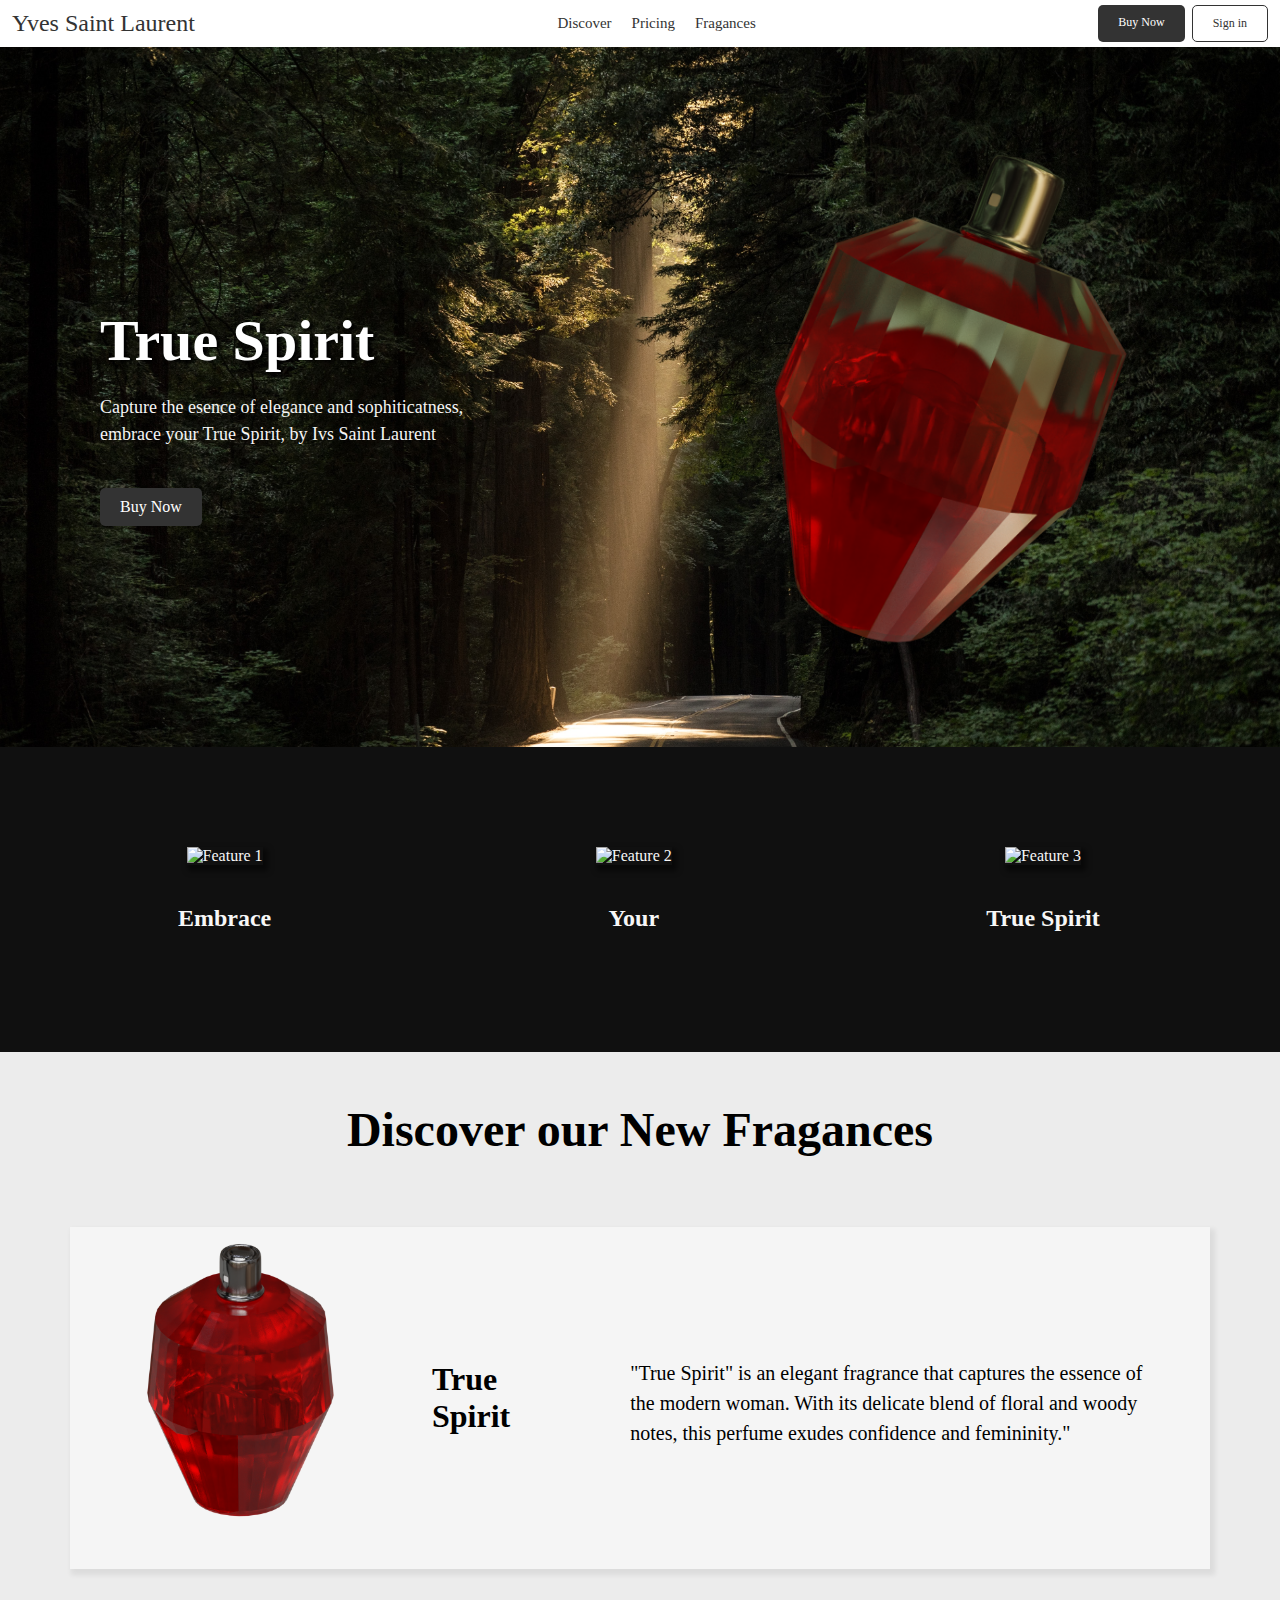
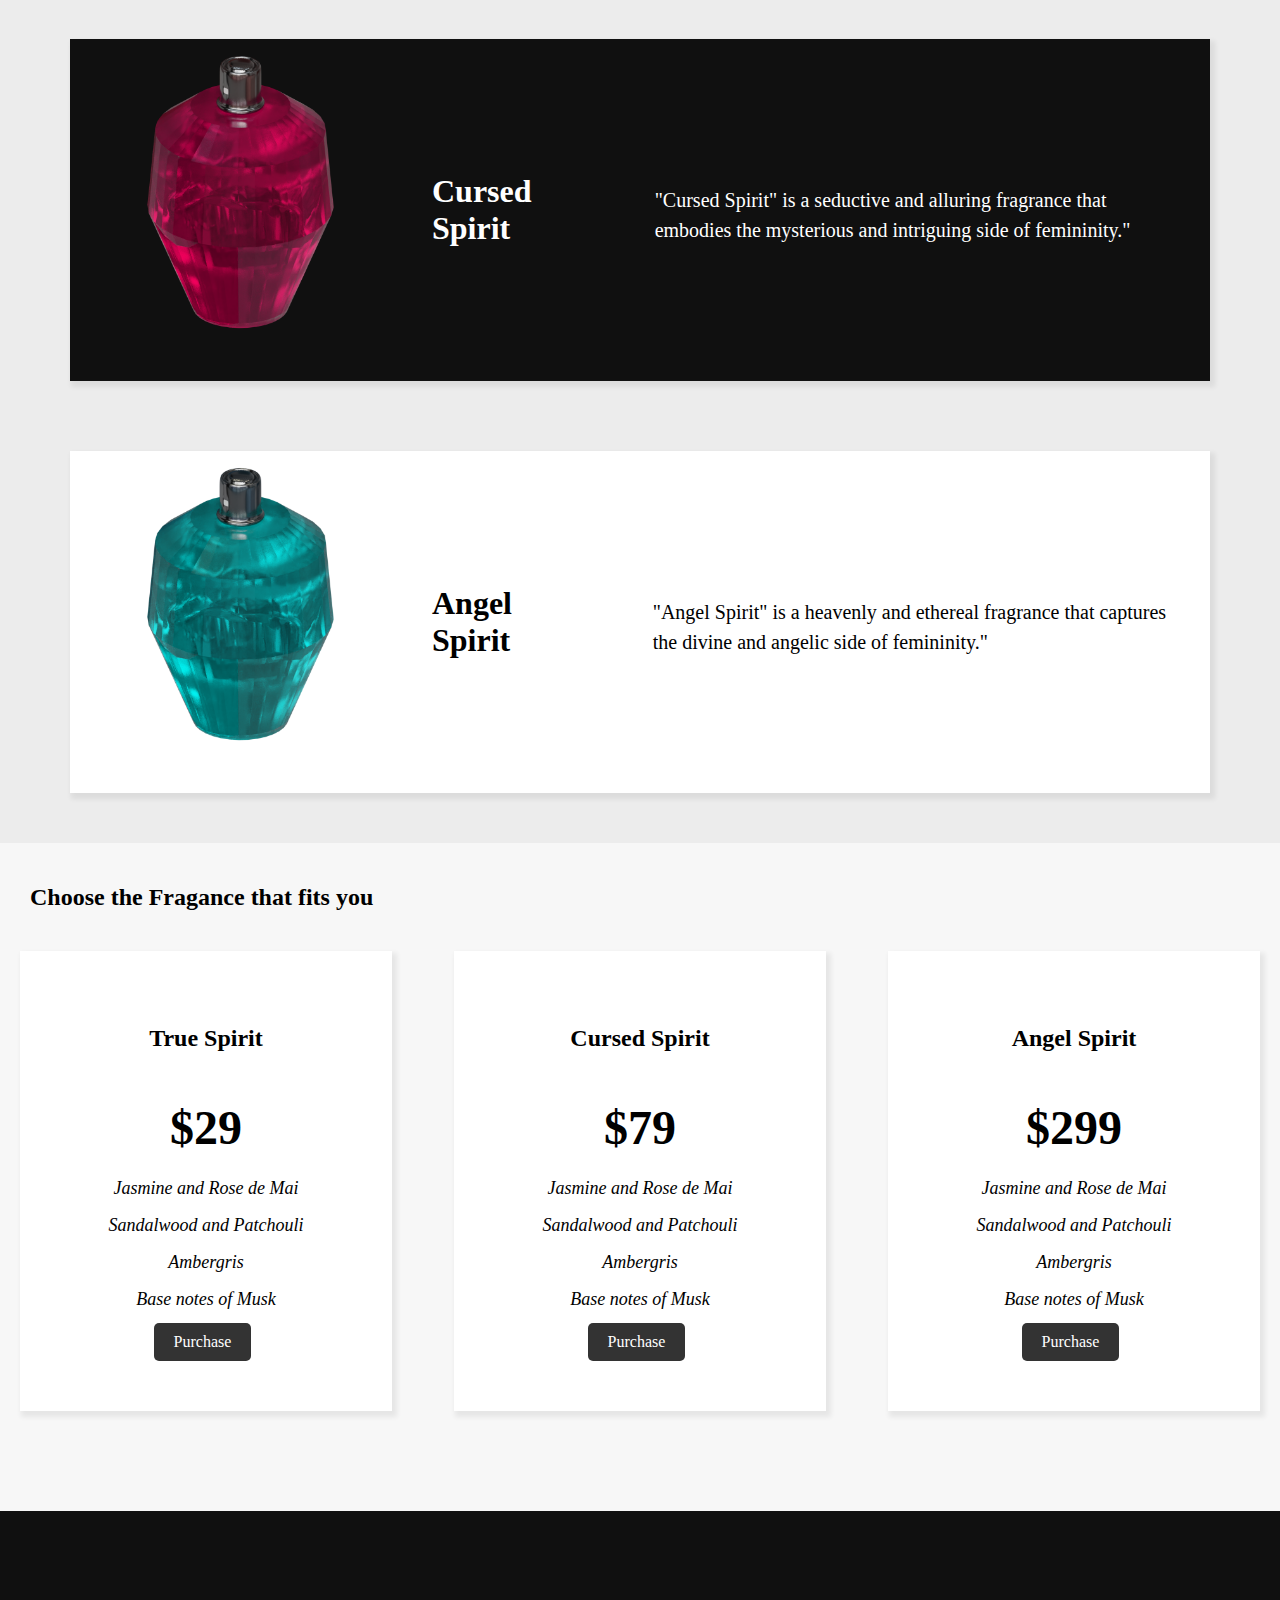
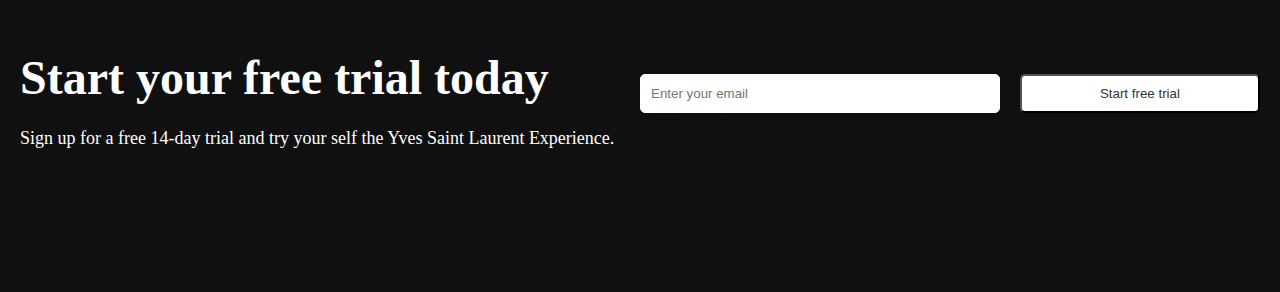
==== commit 26471070: "Add files via upload" ====
--- a/index.html
+++ b/index.html
@@ -1,131 +1,419 @@
 <html>
-  <head>
-    
-    <style>
-      html, body {
-        max-width: 100%;
-        overflow: hidden;
-      }
+<head>
+  <title>Shopify - Ecommerce for everyone</title>
+  <style type="text/css">* {
+box-sizing: border-box;
+
+}
+body {
+font-family: "Georgia", serif;
+margin: 0;
+}
+
+.header-container {
+display: flex;
+justify-content: space-between;
+align-items: center;
+padding: 5px;
+font-size: 12px;
+}
+
+.logo {
+font-size: 24px;
+font-weight: 500;
+color: #333;
+text-decoration: none;
+padding-left: 7px;
+}
+
+.main-nav {
+display: flex;
+}
+
+.main-nav a {
+margin-left: 20px;
+font-size: 15px;
+color: #333;
+text-decoration: none;
+}
+
+.header-cta {
+display: flex;
+}
+
+.button {
+display: inline-block;
+padding: 10px 20px;
+background-color: #333;
+color: #fff;
+text-decoration: none;
+border-radius: 5px;
+margin-right: 7px;
+}
+
+.secondary {
+background-color: #fff;
+color: #333;
+border: 1px solid #333;
+
+}
+
+.hero {
+display: flex;
+align-items: center;
+padding: 100px 100px;
+background: url(bg.jpg) no-repeat center center fixed;
+background-size: cover;
+}
+
+.hero-text {
+width: 50%;
+}
+
+.hero-text h1 {
+font-size: 58px;
+font-weight: bold;
+margin-bottom: 20px;
+color: white;
+text-shadow: 4px 2px 4px #000000;
+
+}
+
+.hero-text p {
+font-size: 18px;
+line-height: 1.5;
+margin-bottom: 40px;
+color: whitesmoke;
+}
+
+.hero-image {
+width: 90%;
+text-align: right;
+}
+
+.hero-image img {
+max-width: 500px;
+}
+
+.features {
+display: flex;
+align-items: center;
+padding: 100px 20px;
+background-color: #101010;
+}
+
+.feature {
+width: 33%;
+text-align: center;
+color: #f7f7f7;
+
+}
+
+.feature img {
+max-width: 80%;
+margin-bottom: 20px;
+box-shadow: 3px 4px 5px 2px #00000080;
+
+}
+
+.feature h2 {
+font-size: 24px;
+font-weight: bold;
+margin-bottom: 20px;
+}
+
+.feature p {
+font-size: 18px;
+line-height: 1.5;
+}
+
+.testimonials {
+padding: 10px 0px;
+background-color: #ececec;
+}
+.testimonials h2{
+font-size: 3em;
+text-align: center;
+margin-bottom: 1em;
+}
+
+#wh{
+color: white;
+}
+
+.testimonial {
+display: flex;
+align-items: center;
+margin: 70px;
+margin-bottom: 40px;
+box-shadow: 3px 4px 5px 2px #00000012;
+
+}
+#n1 {
+  background-color: whitesmoke;
+}
+#n2 {
+  background-color: #101010;
+}
+#n3 {
+  background-color: white;
+}
+
+.testimonial img {
+width: 30%;
+border-radius: 1080px;
+margin-right: 20px;
+}
+
+.testimonial p {
+font-size: 20px;
+line-height: 1.5;
+margin-bottom: 10px;
+padding-left: 6em;
+padding-right: 2em;
+}
+
+.testimonial h3{
+font-size: 2em;
+font-weight: bold;
+}
+
+.pricing {
+padding: 100px 20px;
+padding-top: 1px;
+background-color: #f7f7f7;
+}
+.pricing h2{
+padding: 20px 10px;
+}
+
+.pricing-options {
+display: flex;
+justify-content: space-between;
+}
+
+.pricing-option {
+width: 30%;
+text-align: center;
+padding: 50px;
+background-color: white;
+box-shadow: 3px 4px 5px 2px #00000012;
+}
+
+.pricing-option h3 {
+font-size: 24px;
+font-weight: bold;
+margin-bottom: 20px;
+}
+
+.pricing-option .price {
+font-size: 48px;
+font-weight: bold;
+margin-bottom: 20px;
+}
+
+.pricing-option ul {
+list-style: none;
+padding: 0;
+margin: 0;
+}
+
+.pricing-option li {
+font-size: 18px;
+line-height: 1.5;
+margin-bottom: 10px;
+font-style: italic;
+}
+
+.cta {
+display: flex;
+align-items: center;
+padding: 100px 20px;
+background-color: #101010;
+color: #fff;
+}
+
+.cta-text {
+width: 50%;
+}
+
+.cta-text h2 {
+font-size: 48px;
+font-weight: bold;
+margin-bottom: 20px;
+}
+
+.cta-text p {
+font-size: 18px;
+line-height: 1.5;
+margin-bottom: 40px;
+}
+
+.cta-form {
+width: 50%;
+text-align: right;
+}
+
+.cta-form form {
+display: flex;
+}
+
+.cta-form input[type="email"] {
+width: 60%;
+margin-right: 20px;
+padding: 10px;
+border: 1px solid #fff;
+border-radius: 5px;
+}
+
+.cta-form input[type="submit"] {
+width: 40%;
+padding: 10px;
+background-color: #fff;
+color: #333;
+text-decoration: none;
+border-radius: 5px;
+cursor: pointer;
+}
+
+footer {
+display: flex;
+justify-content: space-between;
+align-items: center;
+padding: 20px;
+background-color: #333;
+color: #fff;
+}
+
+.footer-links a {
+margin-left: 20px;
+font-size: 18px;
+color: #fff;
+text-decoration: none;
+}
+
+.social-links a img {
+width: 40px;
+height: 40px;
+margin-left: 20px;
+}
+@media (max-width: 980px) {
+  .testimonial p {
+    font-size: 18px; /* smaller font size for smaller screens */
+  }
+}
+
+
+
+</style>
+</head>
+<body>
+  <header>
+    <div class="header-container">
+      <a href="https://www.shopify.com/" class="logo">Yves Saint Laurent</a>
+      <nav class="main-nav">
+        <a href="#">Discover</a>
+        <a href="#">Pricing</a>
+        <a href="#">Fragances</a>
+      </nav>
+      <div class="header-cta">
+        <a href="#" class="button">Buy Now</a>
+        <a href="#" class="button secondary">Sign in</a>
+      </div>
+    </div>
+  </header>
+  <section class="hero">
+    <div class="hero-text">
+      <h1>True Spirit</h1>
+      <p>Capture the esence of elegance and sophiticatness, embrace your True Spirit, by Ivs Saint Laurent</p>
+      <a href="#" class="button">Buy Now</a>
+    </div>
+    <div class="hero-image">
+      <img src="Perfum1.png" alt="Hero image">
+    </div>
+  </section>
+  <section class="features">
+    <div class="feature">
+      <img src="https://images.unsplash.com/photo-1516233758813-a38d024919c5?ixlib=rb-4.0.3&ixid=MnwxMjA3fDB8MHxleHBsb3JlLWZlZWR8Mnx8fGVufDB8fHx8&auto=format&fit=crop&w=1000&q=60" alt="Feature 1">
+      <h2>Embrace</h2>
+    </div>
+    <div class="feature">
+      <img src="https://images.unsplash.com/photo-1495395226200-8fbf6b720b8c?ixlib=rb-4.0.3&ixid=MnwxMjA3fDB8MHxwaG90by1wYWdlfHx8fGVufDB8fHx8&auto=format&fit=crop&w=397&q=80" alt="Feature 2">
+      <h2>Your</h2>
+    </div>
+    <div class="feature">
+      <img src="https://images.unsplash.com/photo-1583396060233-3d13dbadf242?ixlib=rb-4.0.3&ixid=MnwxMjA3fDB8MHxwaG90by1wYWdlfHx8fGVufDB8fHx8&auto=format&fit=crop&w=387&q=80" alt="Feature 3">
+      <h2>True Spirit</h2>
+    </div>
+  </section>
+  <section class="testimonials">
+    <h2>Discover our New Fragances</h2>
+    <div class="testimonial" id="n1">
+      <img src="Perfum3.png" alt="Testimonial 1">
       
-      * {
-        margin: 0;
-        padding: 0;
-        font-family: "Segoe UI", sans-serif;  
-        
-
-        
-      }
-      img, picture, svg, video {
-        display: block;
-        max-width: 100%;
-      }
-      /*Add some styling for the taskbar */
-      .taskbar {
-        margin: 0;
-        display: flex;
-        align-items: center;
-        background-color: #DCDCDC;
-        color: #000;
-        height: 5%;
-        width: 100%;
-      }
-      .taskbar a {
-        color: #000;
-        text-decoration: none;
-        margin: 0 4%;
-        text-align: center;
-        font-size: 13px;
-       
-
-      }
-      .logo {
-        color: #000;
-        font-weight: bold;
-        font-size: 14px;
-        margin: 0 3%;
-        padding-right: 19%;
-        text-align: center;
-        
-      }
-      /* Add some styling for the body */
-      .body {
-        display: flex;
-        justify-content: space-between;
-        margin-left: 18.48%;
-        margin-top: 5%;
-
-      }
-      .body h1 {
-        font-size: 30px;
-        margin-bottom: 15.28%;
-        line-height: 60%;
-        font-weight: 600;
-
-      }
-      .body button {
-        cursor: pointer;
-        background: linear-gradient(100deg, #3E16B0, #E794E3);
-        border: none;
-        border-radius: 50px;
-        color: #fff;
-        font-size: 32px;
-        height: 22%;
-        width: 55%;
-        font-weight: bold;
-
-        
-      }
-      .body h2 {
-        color: #999;
-        font-size: 18px;
-        margin-top: 13%;
-        line-height: 70%;
-        font-weight: lighter;
-        
-      }
-      .body img {
-        height: 400px;
-        margin-right: 20px;
-        margin-left: -40%;
-        border-radius: 3%;
-      }
-      .body svg {
-        margin-top: -50%;
-        margin-left: -22%;
-        position: absolute;
-        z-index: -1;
-      }
-    </style>
-  </head>
-  <body>
-    <!-- Add the taskbar -->
-    <div class="taskbar">
-      <a class="logo" href="index.html">VirtualAvatar</a>
-      <a href="#">Explore</a>
-      <a href="generate.html">Generate</a>
-      <a href="#">About</a>
-    </div>
-    <!-- Add the body -->
-    <div class="body">
-      <div>
-        <h1>Create your Virtual Avatar<br></br> for Free</h1>
-        <button onclick="location.href = 'generate.html';">START</button>
-
-        <h2>Using cutting-edge AI technology, we are<br></br> able to generate your 3D model<br></br> in minutes.</h2>
+      <h3>True Spirit</h3>
+      <p>"True Spirit" is an elegant fragrance that captures the essence of the modern woman. With its delicate blend of floral and woody notes, this perfume exudes confidence and femininity."</p>
+    </div>
+    <div class="testimonial" id="n2">
+      <img src="Perfum2.png" alt="Testimonial 2">
+      <h3 id="wh">Cursed Spirit</h3>
+      <p id="wh">"Cursed Spirit" is a seductive and alluring fragrance that embodies the mysterious and intriguing side of femininity."</p>
+    </div>
+    <div class="testimonial" id="n3">
+      <img src="Perfum.png" alt="Testimonial 3">
+      <h3>Angel Spirit</h3>
+      <p>"Angel Spirit" is a heavenly and ethereal fragrance that captures the divine and angelic side of femininity."</p>
+    </div>
+  </section>
+  <section class="pricing">
+    <h2>Choose the Fragance that fits you</h2>
+    <div class="pricing-options">
+      <div class="pricing-option">
+        <h3>True Spirit</h3>
+        <p class="price">$29</p>
+        <ul>
+          <li>Jasmine and Rose de Mai</li>
+          <li>Sandalwood and Patchouli</li>
+          <li>Ambergris</li>
+          <li>Base notes of Musk</li>
+        </ul>
+        <a href="#" class="button">Purchase</a>
       </div>
-      <div>
-        <img src="example.jpg" alt="Example avatar">
-        <svg width="1500" height="1080" viewBox="0 0 1920 1080" fill="none" xmlns="http://www.w3.org/2000/svg">
-<path d="M684.405 130.275C750.165 198.09 807.705 250.15 854.285 314.54C900.865 378.93 935.8 454.965 930.32 527.575C924.155 600.185 877.575 670.055 816.61 708.415C755.645 747.46 679.61 755.68 619.33 820.755C559.735 886.515 514.525 1009.82 449.45 1045.44C384.375 1080.37 298.75 1028.31 215.18 976.25C132.295 924.19 52.1499 871.445 46.6699 796.78C41.1899 722.8 110.375 626.9 94.6199 522.095C78.8649 417.29 -21.8301 302.895 4.88489 265.905C31.5999 228.23 186.41 267.275 285.05 218.64C383.69 169.32 426.845 32.32 485.755 5.60503C543.98 -21.11 617.96 62.46 684.405 130.275Z" fill="url(#paint0_linear_17_10)"/>
-<defs>
-<linearGradient id="paint0_linear_17_10" x1="4.26539e-06" y1="255.5" x2="685.5" y2="740" gradientUnits="userSpaceOnUse">
-<stop stop-color="#5521B6"/>
-<stop offset="1" stop-color="#F8BBED"/>
-</linearGradient>
-</defs>
-</svg>
-
+      <div class="pricing-option">
+        <h3>Cursed Spirit</h3>
+        <p class="price">$79</p>
+        <ul>
+          <li>Jasmine and Rose de Mai</li>
+          <li>Sandalwood and Patchouli</li>
+          <li>Ambergris</li>
+          <li>Base notes of Musk</li>
+        </ul>
+        <a href="#" class="button">Purchase</a>
       </div>
-    </div>
-  </body>
-</html>
+      <div class="pricing-option">
+        <h3>Angel Spirit</h3>
+        <p class="price">$299</p>
+        <ul>
+          <li>Jasmine and Rose de Mai</li>
+          <li>Sandalwood and Patchouli</li>
+          <li>Ambergris</li>
+          <li>Base notes of Musk</li>
+        </ul>
+        <a href="#" class="button">Purchase</a>
+      </div>
+    </div>
+  </section>
+  <section class="cta">
+    <div class="cta-text">
+      <h2>Start your free trial today</h2>
+      <p>Sign up for a free 14-day trial and try your self the Yves Saint Laurent Experience.</p>
+    </div>
+    <div class="cta-form">
+      <form>
+        <input type="email" placeholder="Enter your email">
+        <input type="submit" value="Start free trial">
+     </form>
+</div>
+    </section>
+</body>
+</html>